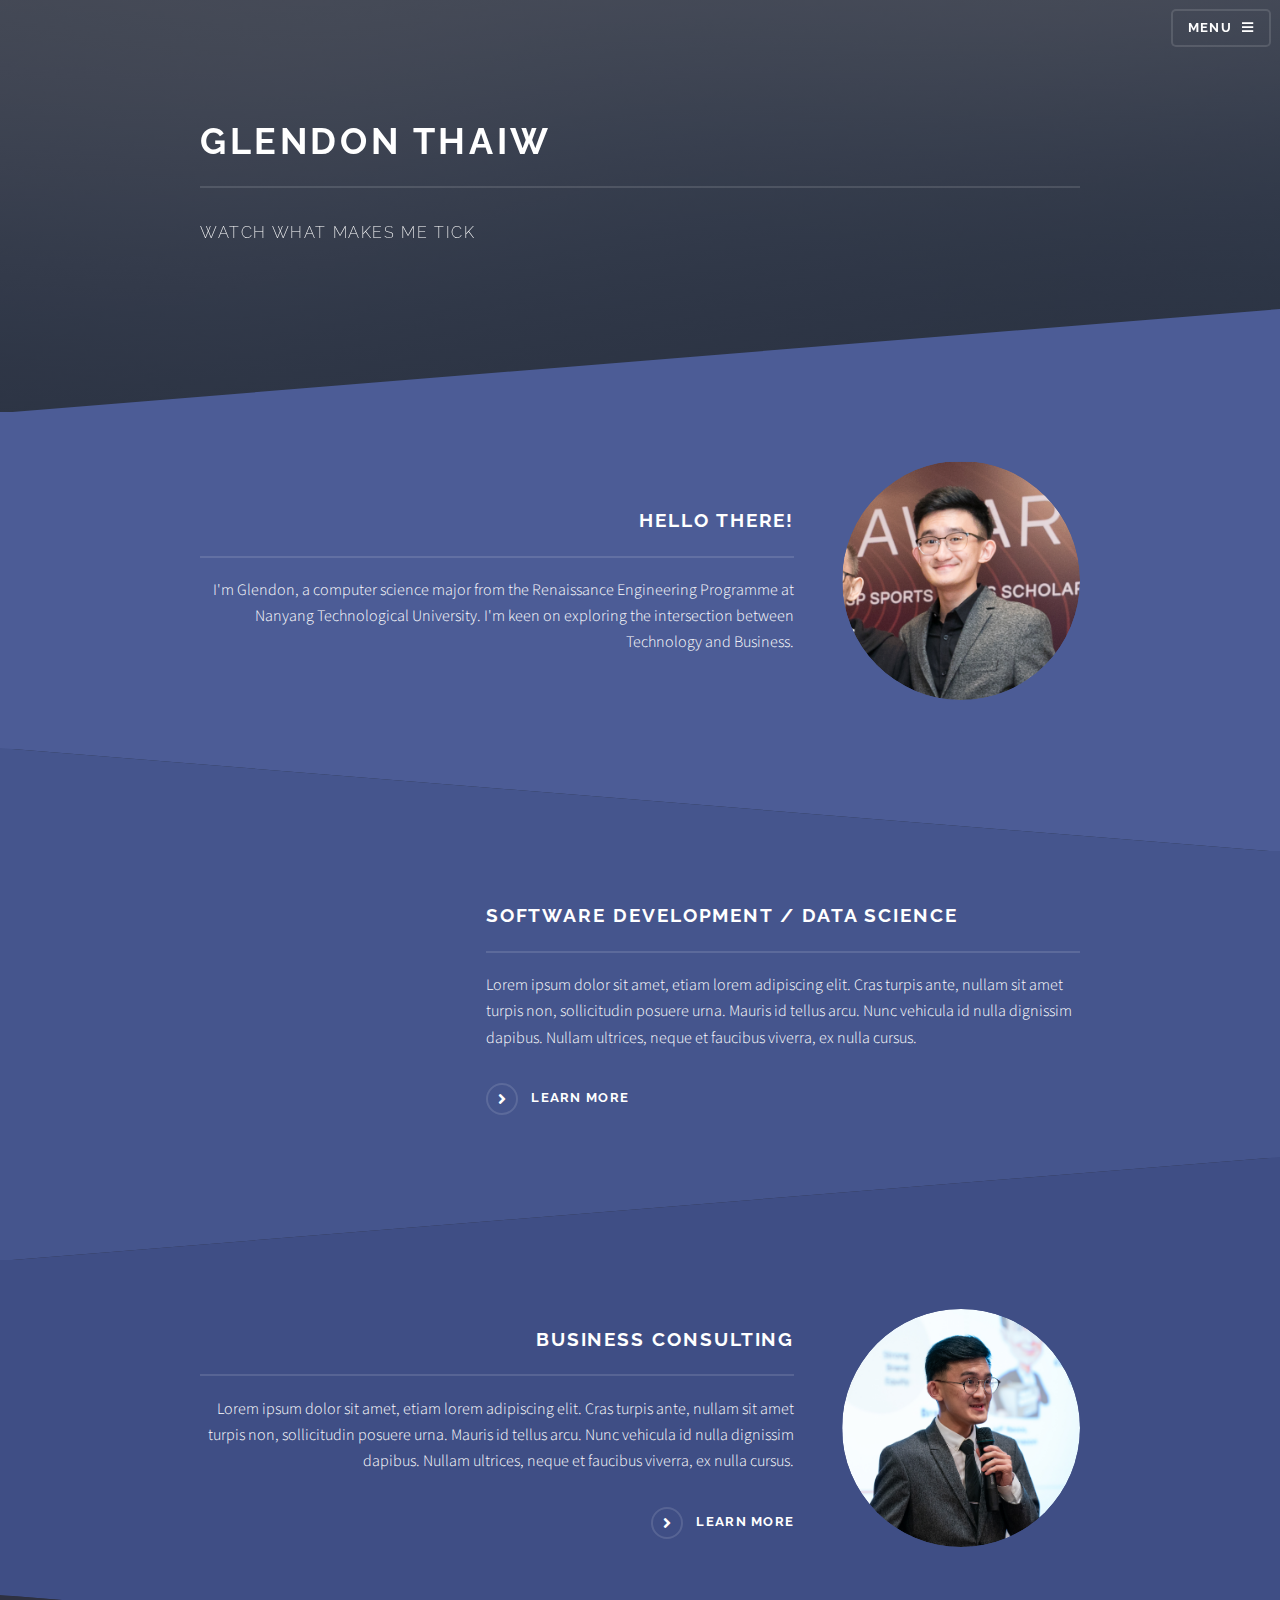
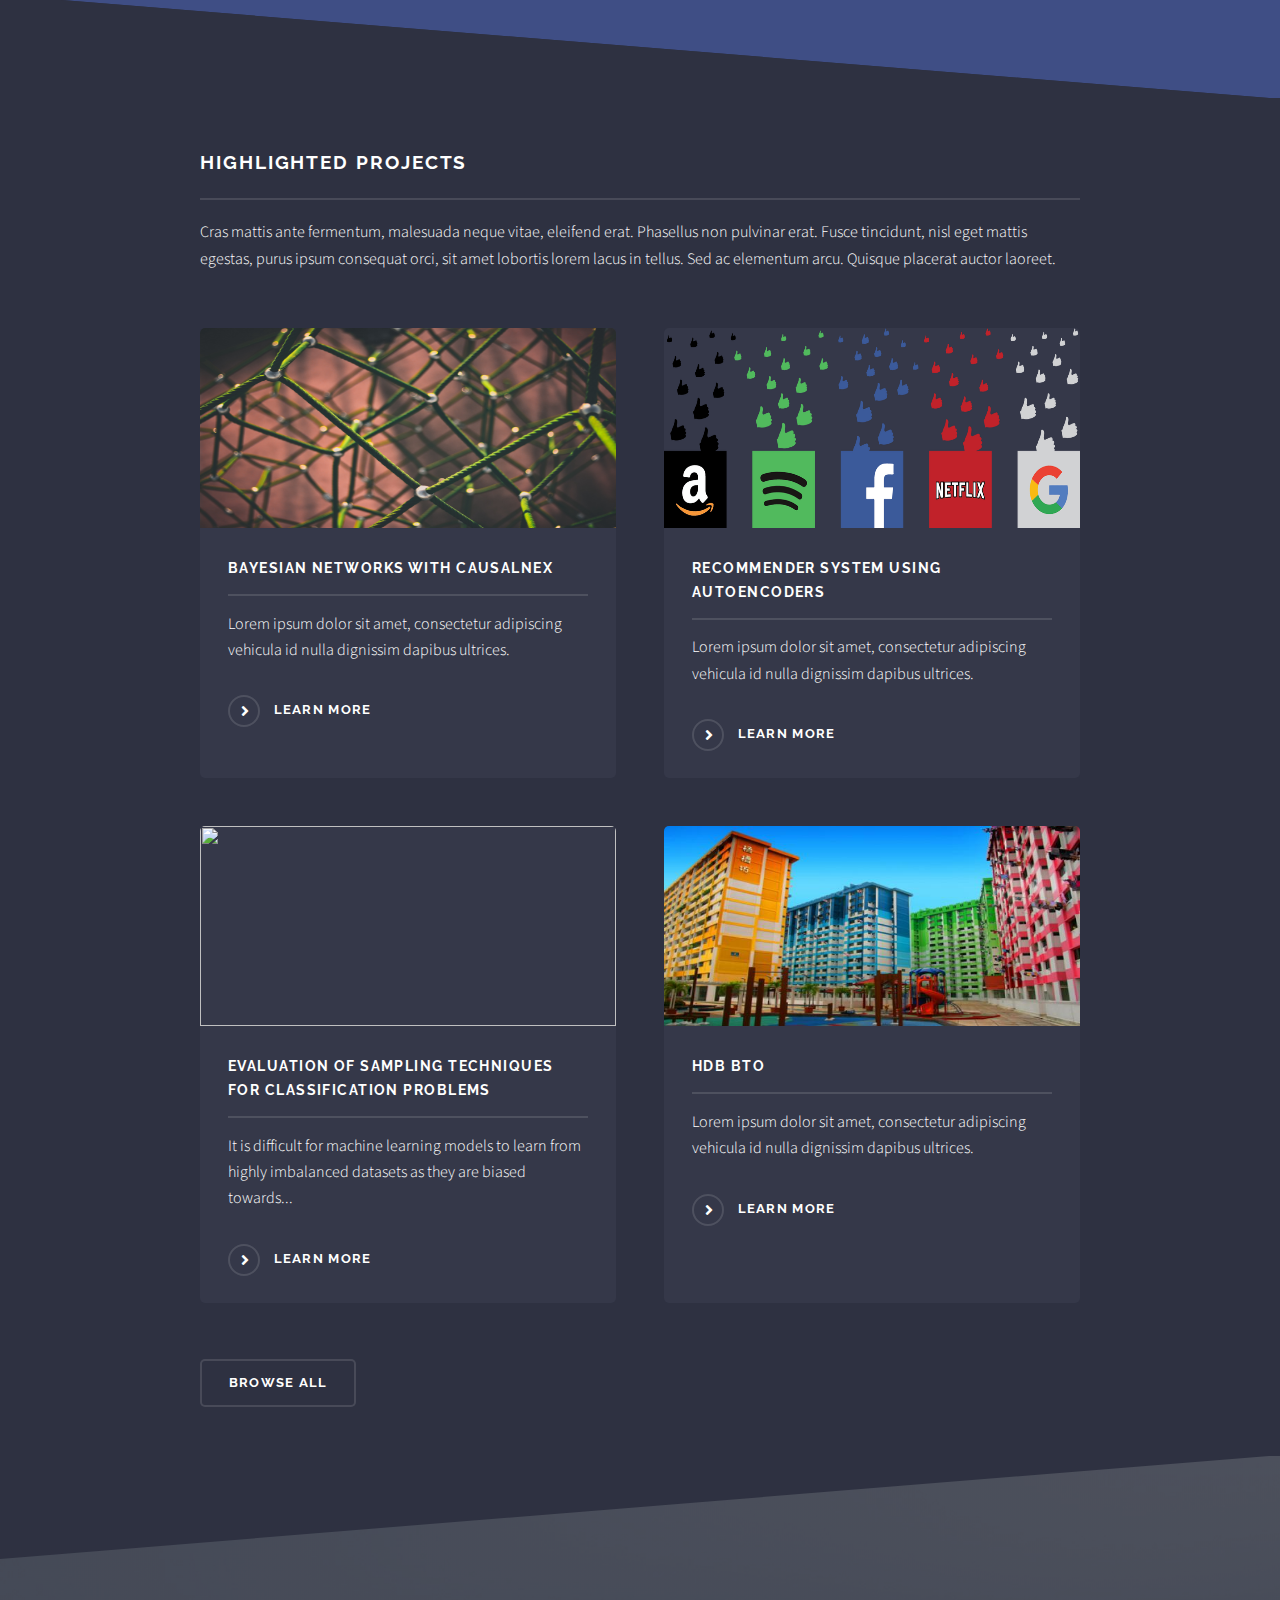
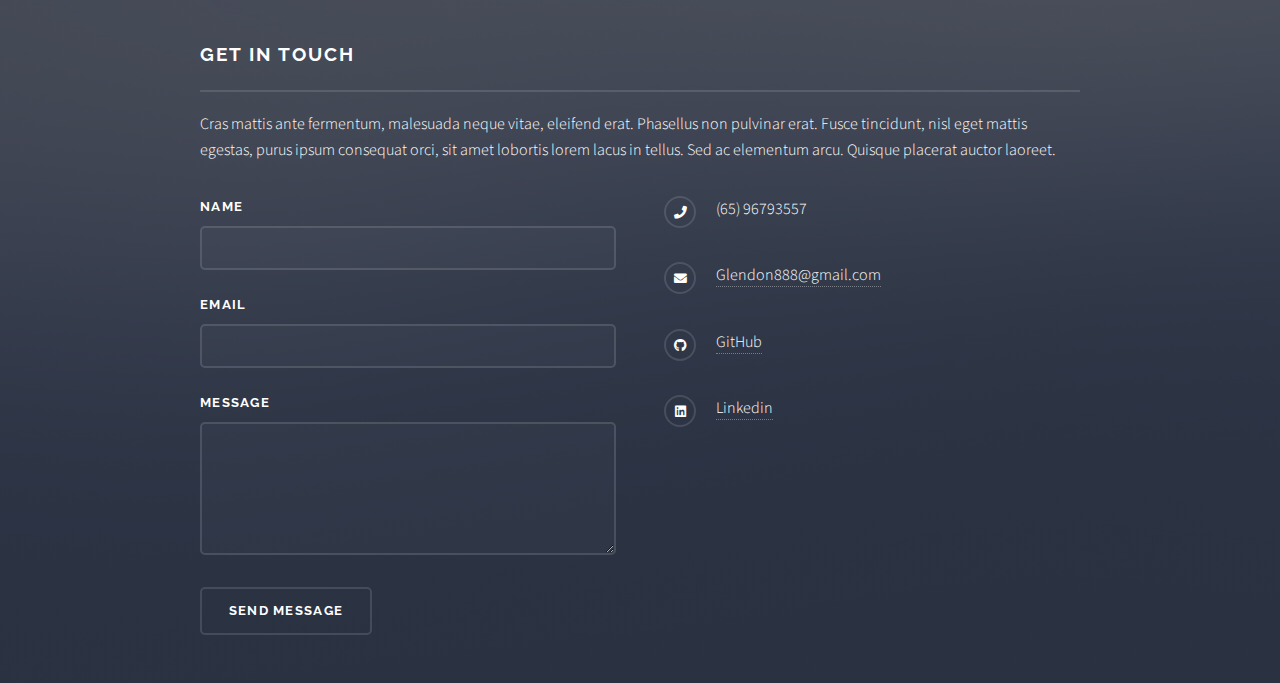
==== index.html @ 0f88f0dc "Add files via upload" ====
<!DOCTYPE HTML>

<html>
	<head>
		<title>Glendon Thaiw</title>
		<meta charset="utf-8" />
		<meta name="viewport" content="width=device-width, initial-scale=1, user-scalable=no" />
		<link rel="stylesheet" href="assets/css/main.css" />
		<noscript><link rel="stylesheet" href="assets/css/noscript.css" /></noscript>
	</head>
	<body class="is-preload">

		<!-- Page Wrapper -->
			<div id="page-wrapper">

				<!-- Header -->
					<header id="header" class="alt">
						<h1><a href="index.html">Glendon Thaiw</a></h1>
						<nav>
							<a href="#menu">Menu</a>
						</nav>
					</header>

				<!-- Menu -->
					<nav id="menu">
						<div class="inner">
							<h2>Menu</h2>
							<ul class="links">
								<li><a href="index.html">Home</a></li>
								<li><a href="programming.html">Computer Science</a></li>
								<li><a href="businesspage.html">Business Consulting</a></li>

		
							</ul>
							<a href="#" class="close">Close</a>
						</div>
					</nav>
				
				<!-- Banner -->
					<section id="banner">
						<div class="inner">
							<!-- <a href="#" class="image"><img src="images/Game_picture.png" alt="" /></a> -->
							<h2>Glendon Thaiw</h2>
							<p> Watch what makes me tick </p>
						</div>
					</section>

				<!-- Wrapper -->
					<section id="wrapper">

						<!-- One -->
							<section id="one" class="wrapper spotlight style1">
								<div class="inner">
									<a href="#" class="image"><img src="images/Game_picture.png" alt="" /></a>
									<div class="content">
										<h2 class="major">Hello there!</h2>
										<p>I'm Glendon, a computer science major from the Renaissance Engineering Programme at Nanyang Technological University. 
											I'm keen on exploring the intersection between Technology and Business. </p>
	
											
									</div>
								</div>
							</section>

						<!-- Two -->
							<section id="two" class="wrapper alt spotlight style2">
								<div class="inner">
									<a href="#" class="image"><img src="images/ComSci.png" alt="" /></a>
									<div class="content">
										<h2 class="major">Software Development / Data Science</h2>
										<p>Lorem ipsum dolor sit amet, etiam lorem adipiscing elit. Cras turpis ante, nullam sit amet turpis non, sollicitudin posuere urna. Mauris id tellus arcu. Nunc vehicula id nulla dignissim dapibus. Nullam ultrices, neque et faucibus viverra, ex nulla cursus.</p>
										<a href="programming.html" class="special">Learn more</a>
									</div>
								</div>
							</section>

						<!-- Three -->
							<section id="three" class="wrapper spotlight style3">
								<div class="inner">
									<a href="#" class="image"><img src="images/CaseComp.png" alt="" /></a>
									<div class="content">
										<h2 class="major">Business Consulting</h2>
										<p>Lorem ipsum dolor sit amet, etiam lorem adipiscing elit. Cras turpis ante, nullam sit amet turpis non, sollicitudin posuere urna. Mauris id tellus arcu. Nunc vehicula id nulla dignissim dapibus. Nullam ultrices, neque et faucibus viverra, ex nulla cursus.</p>
										<a href="businesspage.html" class="special">Learn more</a>
									</div>
								</div>
							</section>

						<!-- Four -->
							<section id="four" class="wrapper alt style1">
								<div class="inner">
									<h2 class="major">Highlighted Projects</h2>
									<p>Cras mattis ante fermentum, malesuada neque vitae, eleifend erat. Phasellus non pulvinar erat. Fusce tincidunt, nisl eget mattis egestas, purus ipsum consequat orci, sit amet lobortis lorem lacus in tellus. Sed ac elementum arcu. Quisque placerat auctor laoreet.</p>
									<section class="features">
										<article>
											<a href="#" class="image"><img src="images/BayesianNetworks_picture.jpeg" height=200 alt="" /></a>
											<h3 class="major">Bayesian Networks with CausalNex</h3>
											<p>Lorem ipsum dolor sit amet, consectetur adipiscing vehicula id nulla dignissim dapibus ultrices.</p>
											<a href="#" class="special">Learn more</a>
										</article>
										<article>
											<a href="#" class="image"><img src="images/recommender_systems.png" height=200 a alt="" /></a>
											<h3 class="major">Recommender System using Autoencoders</h3>
											<p>Lorem ipsum dolor sit amet, consectetur adipiscing vehicula id nulla dignissim dapibus ultrices.</p>
											<a href="#" class="special">Learn more</a>
										</article>
										<article>
											<a href="#" class="image"><img src="images/Creditcard_kaggle.jpg" height=200 alt="" /></a>
											<h3 class="major">Evaluation of Sampling Techniques for Classification Problems</h3>
											<p>It is difficult for machine learning models to learn from highly imbalanced datasets as they are biased towards...</p>
											<a href="https://github.com/glendont/sampling-techniques-on-imbalanced-dataset" class="special">Learn more</a>
											
										</article>
										<article>
											<a href="#" class="image"><img src="images/hdb.png" height=200 alt="" /></a>
											<h3 class="major">HDB BTO</h3>
											<p>Lorem ipsum dolor sit amet, consectetur adipiscing vehicula id nulla dignissim dapibus ultrices.</p>
											<a href="#" class="special">Learn more</a>
										</article>
									</section>
									<ul class="actions">
										<li><a href="generic" class="button">Browse All</a></li>
									</ul>
								</div>
							</section>

					</section>

				<!-- Footer -->
					<section id="footer">
						<div class="inner">
							<h2 class="major">Get in touch</h2>
							<p>Cras mattis ante fermentum, malesuada neque vitae, eleifend erat. Phasellus non pulvinar erat. Fusce tincidunt, nisl eget mattis egestas, purus ipsum consequat orci, sit amet lobortis lorem lacus in tellus. Sed ac elementum arcu. Quisque placerat auctor laoreet.</p>
							<form method="post" action="#">
								<div class="fields">
									<div class="field">
										<label for="name">Name</label>
										<input type="text" name="name" id="name" />
									</div>
									<div class="field">
										<label for="email">Email</label>
										<input type="email" name="email" id="email" />
									</div>
									<div class="field">
										<label for="message">Message</label>
										<textarea name="message" id="message" rows="4"></textarea>
									</div>
								</div>
								<ul class="actions">
									<li><input type="submit" value="Send Message" /></li>
								</ul>
							</form>
							<ul class="contact">
								<li class="icon solid fa-phone">(65) 96793557 </li>
								<li class="icon solid fa-envelope"><a href="#">Glendon888@gmail.com</a></li>
								<li class="icon brands fa-github"><a href="#">GitHub</a></li>
								<li class="icon brands fa-linkedin"><a href="#">Linkedin</a></li>


							</ul>

						</div>
					</section>

			</div>

		<!-- Scripts -->
			<script src="assets/js/jquery.min.js"></script>
			<script src="assets/js/jquery.scrollex.min.js"></script>
			<script src="assets/js/browser.min.js"></script>
			<script src="assets/js/breakpoints.min.js"></script>
			<script src="assets/js/util.js"></script>
			<script src="assets/js/main.js"></script>

	</body>
</html>
---- assets/css/main.css ----
@import url(fontawesome-all.min.css);
@import url("https://fonts.googleapis.com/css?family=Raleway:200,700|Source+Sans+Pro:300,600,300italic,600italic");


html, body, div, span, applet, object,
iframe, h1, h2, h3, h4, h5, h6, p, blockquote,
pre, a, abbr, acronym, address, big, cite,
code, del, dfn, em, img, ins, kbd, q, s, samp,
small, strike, strong, sub, sup, tt, var, b,
u, i, center, dl, dt, dd, ol, ul, li, fieldset,
form, label, legend, table, caption, tbody,
tfoot, thead, tr, th, td, article, aside,
canvas, details, embed, figure, figcaption,
footer, header, hgroup, menu, nav, output, ruby,
section, summary, time, mark, audio, video {
	margin: 0;
	padding: 0;
	border: 0;
	font-size: 100%;
	font: inherit;
	vertical-align: baseline;}

article, aside, details, figcaption, figure,
footer, header, hgroup, menu, nav, section {
	display: block;}

body {
	line-height: 1;
}

ol, ul {
	list-style: none;
}

blockquote, q {
	quotes: none;
}

	blockquote:before, blockquote:after, q:before, q:after {
		content: '';
		content: none;
	}

table {
	border-collapse: collapse;
	border-spacing: 0;
}

body {
	-webkit-text-size-adjust: none;
}

mark {
	background-color: transparent;
	color: inherit;
}

input::-moz-focus-inner {
	border: 0;
	padding: 0;
}

input, select, textarea {
	-moz-appearance: none;
	-webkit-appearance: none;
	-ms-appearance: none;
	appearance: none;
}

/* Basic */

	@-ms-viewport {
		width: device-width;
	}

	body {
		-ms-overflow-style: scrollbar;
	}

	@media screen and (max-width: 480px) {

		html, body {
			min-width: 320px;
		}

	}

	html {
		box-sizing: border-box;
	}

	*, *:before, *:after {
		box-sizing: inherit;
	}

	body {
		background-color: #2e3141;
		background-image: linear-gradient(to top, rgba(46, 49, 65, 0.8), rgba(46, 49, 65, 0.8)), url("../../images/bg.jpg");
		background-size: auto,
 cover;
		background-attachment: fixed,
 fixed;
		background-position: center,
 center;
	}

		body.is-preload *, body.is-preload *:before, body.is-preload *:after {
			-moz-animation: none !important;
			-webkit-animation: none !important;
			-ms-animation: none !important;
			animation: none !important;
			-moz-transition: none !important;
			-webkit-transition: none !important;
			-ms-transition: none !important;
			transition: none !important;
		}

/* Type */

	body, input, select, textarea {
		color: #ffffff;
		font-family: "Source Sans Pro", Helvetica, sans-serif;
		font-size: 16.5pt;
		font-weight: 300;
		line-height: 1.65;
	}

		@media screen and (max-width: 1680px) {

			body, input, select, textarea {
				font-size: 13pt;
			}

		}

		@media screen and (max-width: 1280px) {

			body, input, select, textarea {
				font-size: 12pt;
			}

		}

		@media screen and (max-width: 980px) {

			body, input, select, textarea {
				font-size: 12pt;
			}

		}

		@media screen and (max-width: 736px) {

			body, input, select, textarea {
				font-size: 12pt;
			}

		}

		@media screen and (max-width: 480px) {

			body, input, select, textarea {
				font-size: 12pt;
			}

		}

	a {
		-moz-transition: color 0.2s ease-in-out, border-bottom-color 0.2s ease-in-out;
		-webkit-transition: color 0.2s ease-in-out, border-bottom-color 0.2s ease-in-out;
		-ms-transition: color 0.2s ease-in-out, border-bottom-color 0.2s ease-in-out;
		transition: color 0.2s ease-in-out, border-bottom-color 0.2s ease-in-out;
		border-bottom: dotted 1px rgba(255, 255, 255, 0.35);
		color: #ffffff;
		text-decoration: none;
	}

		a:hover {
			border-bottom-color: transparent;
			color: #ffffff !important;
		}

		a.special:not(.button) {
			text-decoration: none;
			border-bottom: 0;
			display: block;
			font-family: Raleway, Helvetica, sans-serif;
			font-size: 0.8em;
			font-weight: 700;
			letter-spacing: 0.1em;
			margin: 0 0 2em 0;
			text-transform: uppercase;
		}

			a.special:not(.button):before {
				-moz-osx-font-smoothing: grayscale;
				-webkit-font-smoothing: antialiased;
				display: inline-block;
				font-style: normal;
				font-variant: normal;
				text-rendering: auto;
				line-height: 1;
				text-transform: none !important;
				font-family: 'Font Awesome 5 Free';
				font-weight: 900;
			}

			a.special:not(.button):before {
				-moz-transition: background-color 0.2s ease-in-out;
				-webkit-transition: background-color 0.2s ease-in-out;
				-ms-transition: background-color 0.2s ease-in-out;
				transition: background-color 0.2s ease-in-out;
				border-radius: 100%;
				border: solid 2px rgba(255, 255, 255, 0.125);
				content: '\f105';
				display: inline-block;
				font-size: 1.25em;
				height: 2em;
				line-height: 1.75em;
				margin-right: 0.85em;
				text-align: center;
				text-indent: 0.15em;
				vertical-align: middle;
				width: 2em;
			}

			a.special:not(.button):hover:before {
				background-color: rgba(255, 255, 255, 0.025);
			}

			a.special:not(.button):active:before {
				background-color: rgba(255, 255, 255, 0.075);
			}

	strong, b {
		color: #ffffff;
		font-weight: 600;
	}

	em, i {
		font-style: italic;
	}

	p {
		margin: 0 0 2em 0;
	}

	h1, h2, h3, h4, h5, h6 {
		color: #ffffff;
		font-family: Raleway, Helvetica, sans-serif;
		font-weight: 700;
		letter-spacing: 0.1em;
		margin: 0 0 1em 0;
		text-transform: uppercase;
	}

		h1 a, h2 a, h3 a, h4 a, h5 a, h6 a {
			color: inherit;
			text-decoration: none;
			border-bottom: 0;
		}

		h1 span, h2 span, h3 span, h4 span, h5 span, h6 span {
			font-weight: 200;
		}

		h1.major, h2.major, h3.major, h4.major, h5.major, h6.major {
			padding-bottom: 1em;
			border-bottom: solid 2px rgba(255, 255, 255, 0.125);
		}

	h2 {
		font-size: 1.2em;
	}

	h3 {
		font-size: 0.9em;
	}

	h4 {
		font-size: 0.7em;
	}

	h5 {
		font-size: 0.7em;
	}

	h6 {
		font-size: 0.7em;
	}

	@media screen and (max-width: 736px) {

		h2 {
			font-size: 1em;
		}

		h3 {
			font-size: 0.8em;
		}

	}

	sub {
		font-size: 0.8em;
		position: relative;
		top: 0.5em;
	}

	sup {
		font-size: 0.8em;
		position: relative;
		top: -0.5em;
	}

	blockquote {
		border-left: solid 4px rgba(255, 255, 255, 0.125);
		font-style: italic;
		margin: 0 0 2em 0;
		padding: 0.5em 0 0.5em 2em;
	}

	code {
		background: rgba(255, 255, 255, 0.025);
		border-radius: 5px;
		border: solid 2px rgba(255, 255, 255, 0.125);
		font-family: "Courier New", monospace;
		font-size: 0.9em;
		margin: 0 0.25em;
		padding: 0.25em 0.65em;
	}

	pre {
		-webkit-overflow-scrolling: touch;
		font-family: "Courier New", monospace;
		font-size: 0.9em;
		margin: 0 0 2em 0;
	}

		pre code {
			display: block;
			line-height: 1.75em;
			padding: 1em 1.5em;
			overflow-x: auto;
		}

	hr {
		border: 0;
		border-bottom: solid 2px rgba(255, 255, 255, 0.125);
		margin: 2.5em 0;
	}

		hr.major {
			margin: 4em 0;
		}

	.align-left {
		text-align: left;
	}

	.align-center {
		text-align: center;
	}

	.align-right {
		text-align: right;
	}

/* Row */

	.row {
		display: flex;
		flex-wrap: wrap;
		box-sizing: border-box;
		align-items: stretch;
	}

		.row > * {
			box-sizing: border-box;
		}

		.row.gtr-uniform > * > :last-child {
			margin-bottom: 0;
		}

		.row.aln-left {
			justify-content: flex-start;
		}

		.row.aln-center {
			justify-content: center;
		}

		.row.aln-right {
			justify-content: flex-end;
		}

		.row.aln-top {
			align-items: flex-start;
		}

		.row.aln-middle {
			align-items: center;
		}

		.row.aln-bottom {
			align-items: flex-end;
		}

		.row > .imp {
			order: -1;
		}

		.row > .col-1 {
			width: 8.33333%;
		}

		.row > .off-1 {
			margin-left: 8.33333%;
		}

		.row > .col-2 {
			width: 16.66667%;
		}

		.row > .off-2 {
			margin-left: 16.66667%;
		}

		.row > .col-3 {
			width: 25%;
		}

		.row > .off-3 {
			margin-left: 25%;
		}

		.row > .col-4 {
			width: 33.33333%;
		}

		.row > .off-4 {
			margin-left: 33.33333%;
		}

		.row > .col-5 {
			width: 41.66667%;
		}

		.row > .off-5 {
			margin-left: 41.66667%;
		}

		.row > .col-6 {
			width: 50%;
		}

		.row > .off-6 {
			margin-left: 50%;
		}

		.row > .col-7 {
			width: 58.33333%;
		}

		.row > .off-7 {
			margin-left: 58.33333%;
		}

		.row > .col-8 {
			width: 66.66667%;
		}

		.row > .off-8 {
			margin-left: 66.66667%;
		}

		.row > .col-9 {
			width: 75%;
		}

		.row > .off-9 {
			margin-left: 75%;
		}

		.row > .col-10 {
			width: 83.33333%;
		}

		.row > .off-10 {
			margin-left: 83.33333%;
		}

		.row > .col-11 {
			width: 91.66667%;
		}

		.row > .off-11 {
			margin-left: 91.66667%;
		}

		.row > .col-12 {
			width: 100%;
		}

		.row > .off-12 {
			margin-left: 100%;
		}

		.row.gtr-0 {
			margin-top: 0;
			margin-left: 0em;
		}

			.row.gtr-0 > * {
				padding: 0 0 0 0em;
			}

			.row.gtr-0.gtr-uniform {
				margin-top: 0em;
			}

				.row.gtr-0.gtr-uniform > * {
					padding-top: 0em;
				}

		.row.gtr-25 {
			margin-top: 0;
			margin-left: -0.4375em;
		}

			.row.gtr-25 > * {
				padding: 0 0 0 0.4375em;
			}

			.row.gtr-25.gtr-uniform {
				margin-top: -0.4375em;
			}

				.row.gtr-25.gtr-uniform > * {
					padding-top: 0.4375em;
				}

		.row.gtr-50 {
			margin-top: 0;
			margin-left: -0.875em;
		}

			.row.gtr-50 > * {
				padding: 0 0 0 0.875em;
			}

			.row.gtr-50.gtr-uniform {
				margin-top: -0.875em;
			}

				.row.gtr-50.gtr-uniform > * {
					padding-top: 0.875em;
				}

		.row {
			margin-top: 0;
			margin-left: -1.75em;
		}

			.row > * {
				padding: 0 0 0 1.75em;
			}

			.row.gtr-uniform {
				margin-top: -1.75em;
			}

				.row.gtr-uniform > * {
					padding-top: 1.75em;
				}

		.row.gtr-150 {
			margin-top: 0;
			margin-left: -2.625em;
		}

			.row.gtr-150 > * {
				padding: 0 0 0 2.625em;
			}

			.row.gtr-150.gtr-uniform {
				margin-top: -2.625em;
			}

				.row.gtr-150.gtr-uniform > * {
					padding-top: 2.625em;
				}

		.row.gtr-200 {
			margin-top: 0;
			margin-left: -3.5em;
		}

			.row.gtr-200 > * {
				padding: 0 0 0 3.5em;
			}

			.row.gtr-200.gtr-uniform {
				margin-top: -3.5em;
			}

				.row.gtr-200.gtr-uniform > * {
					padding-top: 3.5em;
				}

		@media screen and (max-width: 1680px) {

			.row {
				display: flex;
				flex-wrap: wrap;
				box-sizing: border-box;
				align-items: stretch;
			}

				.row > * {
					box-sizing: border-box;
				}

				.row.gtr-uniform > * > :last-child {
					margin-bottom: 0;
				}

				.row.aln-left {
					justify-content: flex-start;
				}

				.row.aln-center {
					justify-content: center;
				}

				.row.aln-right {
					justify-content: flex-end;
				}

				.row.aln-top {
					align-items: flex-start;
				}

				.row.aln-middle {
					align-items: center;
				}

				.row.aln-bottom {
					align-items: flex-end;
				}

				.row > .imp-xlarge {
					order: -1;
				}

				.row > .col-1-xlarge {
					width: 8.33333%;
				}

				.row > .off-1-xlarge {
					margin-left: 8.33333%;
				}

				.row > .col-2-xlarge {
					width: 16.66667%;
				}

				.row > .off-2-xlarge {
					margin-left: 16.66667%;
				}

				.row > .col-3-xlarge {
					width: 25%;
				}

				.row > .off-3-xlarge {
					margin-left: 25%;
				}

				.row > .col-4-xlarge {
					width: 33.33333%;
				}

				.row > .off-4-xlarge {
					margin-left: 33.33333%;
				}

				.row > .col-5-xlarge {
					width: 41.66667%;
				}

				.row > .off-5-xlarge {
					margin-left: 41.66667%;
				}

				.row > .col-6-xlarge {
					width: 50%;
				}

				.row > .off-6-xlarge {
					margin-left: 50%;
				}

				.row > .col-7-xlarge {
					width: 58.33333%;
				}

				.row > .off-7-xlarge {
					margin-left: 58.33333%;
				}

				.row > .col-8-xlarge {
					width: 66.66667%;
				}

				.row > .off-8-xlarge {
					margin-left: 66.66667%;
				}

				.row > .col-9-xlarge {
					width: 75%;
				}

				.row > .off-9-xlarge {
					margin-left: 75%;
				}

				.row > .col-10-xlarge {
					width: 83.33333%;
				}

				.row > .off-10-xlarge {
					margin-left: 83.33333%;
				}

				.row > .col-11-xlarge {
					width: 91.66667%;
				}

				.row > .off-11-xlarge {
					margin-left: 91.66667%;
				}

				.row > .col-12-xlarge {
					width: 100%;
				}

				.row > .off-12-xlarge {
					margin-left: 100%;
				}

				.row.gtr-0 {
					margin-top: 0;
					margin-left: 0em;
				}

					.row.gtr-0 > * {
						padding: 0 0 0 0em;
					}

					.row.gtr-0.gtr-uniform {
						margin-top: 0em;
					}

						.row.gtr-0.gtr-uniform > * {
							padding-top: 0em;
						}

				.row.gtr-25 {
					margin-top: 0;
					margin-left: -0.4375em;
				}

					.row.gtr-25 > * {
						padding: 0 0 0 0.4375em;
					}

					.row.gtr-25.gtr-uniform {
						margin-top: -0.4375em;
					}

						.row.gtr-25.gtr-uniform > * {
							padding-top: 0.4375em;
						}

				.row.gtr-50 {
					margin-top: 0;
					margin-left: -0.875em;
				}

					.row.gtr-50 > * {
						padding: 0 0 0 0.875em;
					}

					.row.gtr-50.gtr-uniform {
						margin-top: -0.875em;
					}

						.row.gtr-50.gtr-uniform > * {
							padding-top: 0.875em;
						}

				.row {
					margin-top: 0;
					margin-left: -1.75em;
				}

					.row > * {
						padding: 0 0 0 1.75em;
					}

					.row.gtr-uniform {
						margin-top: -1.75em;
					}

						.row.gtr-uniform > * {
							padding-top: 1.75em;
						}

				.row.gtr-150 {
					margin-top: 0;
					margin-left: -2.625em;
				}

					.row.gtr-150 > * {
						padding: 0 0 0 2.625em;
					}

					.row.gtr-150.gtr-uniform {
						margin-top: -2.625em;
					}

						.row.gtr-150.gtr-uniform > * {
							padding-top: 2.625em;
						}

				.row.gtr-200 {
					margin-top: 0;
					margin-left: -3.5em;
				}

					.row.gtr-200 > * {
						padding: 0 0 0 3.5em;
					}

					.row.gtr-200.gtr-uniform {
						margin-top: -3.5em;
					}

						.row.gtr-200.gtr-uniform > * {
							padding-top: 3.5em;
						}

		}

		@media screen and (max-width: 1280px) {

			.row {
				display: flex;
				flex-wrap: wrap;
				box-sizing: border-box;
				align-items: stretch;
			}

				.row > * {
					box-sizing: border-box;
				}

				.row.gtr-uniform > * > :last-child {
					margin-bottom: 0;
				}

				.row.aln-left {
					justify-content: flex-start;
				}

				.row.aln-center {
					justify-content: center;
				}

				.row.aln-right {
					justify-content: flex-end;
				}

				.row.aln-top {
					align-items: flex-start;
				}

				.row.aln-middle {
					align-items: center;
				}

				.row.aln-bottom {
					align-items: flex-end;
				}

				.row > .imp-large {
					order: -1;
				}

				.row > .col-1-large {
					width: 8.33333%;
				}

				.row > .off-1-large {
					margin-left: 8.33333%;
				}

				.row > .col-2-large {
					width: 16.66667%;
				}

				.row > .off-2-large {
					margin-left: 16.66667%;
				}

				.row > .col-3-large {
					width: 25%;
				}

				.row > .off-3-large {
					margin-left: 25%;
				}

				.row > .col-4-large {
					width: 33.33333%;
				}

				.row > .off-4-large {
					margin-left: 33.33333%;
				}

				.row > .col-5-large {
					width: 41.66667%;
				}

				.row > .off-5-large {
					margin-left: 41.66667%;
				}

				.row > .col-6-large {
					width: 50%;
				}

				.row > .off-6-large {
					margin-left: 50%;
				}

				.row > .col-7-large {
					width: 58.33333%;
				}

				.row > .off-7-large {
					margin-left: 58.33333%;
				}

				.row > .col-8-large {
					width: 66.66667%;
				}

				.row > .off-8-large {
					margin-left: 66.66667%;
				}

				.row > .col-9-large {
					width: 75%;
				}

				.row > .off-9-large {
					margin-left: 75%;
				}

				.row > .col-10-large {
					width: 83.33333%;
				}

				.row > .off-10-large {
					margin-left: 83.33333%;
				}

				.row > .col-11-large {
					width: 91.66667%;
				}

				.row > .off-11-large {
					margin-left: 91.66667%;
				}

				.row > .col-12-large {
					width: 100%;
				}

				.row > .off-12-large {
					margin-left: 100%;
				}

				.row.gtr-0 {
					margin-top: 0;
					margin-left: 0em;
				}

					.row.gtr-0 > * {
						padding: 0 0 0 0em;
					}

					.row.gtr-0.gtr-uniform {
						margin-top: 0em;
					}

						.row.gtr-0.gtr-uniform > * {
							padding-top: 0em;
						}

				.row.gtr-25 {
					margin-top: 0;
					margin-left: -0.4375em;
				}

					.row.gtr-25 > * {
						padding: 0 0 0 0.4375em;
					}

					.row.gtr-25.gtr-uniform {
						margin-top: -0.4375em;
					}

						.row.gtr-25.gtr-uniform > * {
							padding-top: 0.4375em;
						}

				.row.gtr-50 {
					margin-top: 0;
					margin-left: -0.875em;
				}

					.row.gtr-50 > * {
						padding: 0 0 0 0.875em;
					}

					.row.gtr-50.gtr-uniform {
						margin-top: -0.875em;
					}

						.row.gtr-50.gtr-uniform > * {
							padding-top: 0.875em;
						}

				.row {
					margin-top: 0;
					margin-left: -1.75em;
				}

					.row > * {
						padding: 0 0 0 1.75em;
					}

					.row.gtr-uniform {
						margin-top: -1.75em;
					}

						.row.gtr-uniform > * {
							padding-top: 1.75em;
						}

				.row.gtr-150 {
					margin-top: 0;
					margin-left: -2.625em;
				}

					.row.gtr-150 > * {
						padding: 0 0 0 2.625em;
					}

					.row.gtr-150.gtr-uniform {
						margin-top: -2.625em;
					}

						.row.gtr-150.gtr-uniform > * {
							padding-top: 2.625em;
						}

				.row.gtr-200 {
					margin-top: 0;
					margin-left: -3.5em;
				}

					.row.gtr-200 > * {
						padding: 0 0 0 3.5em;
					}

					.row.gtr-200.gtr-uniform {
						margin-top: -3.5em;
					}

						.row.gtr-200.gtr-uniform > * {
							padding-top: 3.5em;
						}

		}

		@media screen and (max-width: 980px) {

			.row {
				display: flex;
				flex-wrap: wrap;
				box-sizing: border-box;
				align-items: stretch;
			}

				.row > * {
					box-sizing: border-box;
				}

				.row.gtr-uniform > * > :last-child {
					margin-bottom: 0;
				}

				.row.aln-left {
					justify-content: flex-start;
				}

				.row.aln-center {
					justify-content: center;
				}

				.row.aln-right {
					justify-content: flex-end;
				}

				.row.aln-top {
					align-items: flex-start;
				}

				.row.aln-middle {
					align-items: center;
				}

				.row.aln-bottom {
					align-items: flex-end;
				}

				.row > .imp-medium {
					order: -1;
				}

				.row > .col-1-medium {
					width: 8.33333%;
				}

				.row > .off-1-medium {
					margin-left: 8.33333%;
				}

				.row > .col-2-medium {
					width: 16.66667%;
				}

				.row > .off-2-medium {
					margin-left: 16.66667%;
				}

				.row > .col-3-medium {
					width: 25%;
				}

				.row > .off-3-medium {
					margin-left: 25%;
				}

				.row > .col-4-medium {
					width: 33.33333%;
				}

				.row > .off-4-medium {
					margin-left: 33.33333%;
				}

				.row > .col-5-medium {
					width: 41.66667%;
				}

				.row > .off-5-medium {
					margin-left: 41.66667%;
				}

				.row > .col-6-medium {
					width: 50%;
				}

				.row > .off-6-medium {
					margin-left: 50%;
				}

				.row > .col-7-medium {
					width: 58.33333%;
				}

				.row > .off-7-medium {
					margin-left: 58.33333%;
				}

				.row > .col-8-medium {
					width: 66.66667%;
				}

				.row > .off-8-medium {
					margin-left: 66.66667%;
				}

				.row > .col-9-medium {
					width: 75%;
				}

				.row > .off-9-medium {
					margin-left: 75%;
				}

				.row > .col-10-medium {
					width: 83.33333%;
				}

				.row > .off-10-medium {
					margin-left: 83.33333%;
				}

				.row > .col-11-medium {
					width: 91.66667%;
				}

				.row > .off-11-medium {
					margin-left: 91.66667%;
				}

				.row > .col-12-medium {
					width: 100%;
				}

				.row > .off-12-medium {
					margin-left: 100%;
				}

				.row.gtr-0 {
					margin-top: 0;
					margin-left: 0em;
				}

					.row.gtr-0 > * {
						padding: 0 0 0 0em;
					}

					.row.gtr-0.gtr-uniform {
						margin-top: 0em;
					}

						.row.gtr-0.gtr-uniform > * {
							padding-top: 0em;
						}

				.row.gtr-25 {
					margin-top: 0;
					margin-left: -0.4375em;
				}

					.row.gtr-25 > * {
						padding: 0 0 0 0.4375em;
					}

					.row.gtr-25.gtr-uniform {
						margin-top: -0.4375em;
					}

						.row.gtr-25.gtr-uniform > * {
							padding-top: 0.4375em;
						}

				.row.gtr-50 {
					margin-top: 0;
					margin-left: -0.875em;
				}

					.row.gtr-50 > * {
						padding: 0 0 0 0.875em;
					}

					.row.gtr-50.gtr-uniform {
						margin-top: -0.875em;
					}

						.row.gtr-50.gtr-uniform > * {
							padding-top: 0.875em;
						}

				.row {
					margin-top: 0;
					margin-left: -1.75em;
				}

					.row > * {
						padding: 0 0 0 1.75em;
					}

					.row.gtr-uniform {
						margin-top: -1.75em;
					}

						.row.gtr-uniform > * {
							padding-top: 1.75em;
						}

				.row.gtr-150 {
					margin-top: 0;
					margin-left: -2.625em;
				}

					.row.gtr-150 > * {
						padding: 0 0 0 2.625em;
					}

					.row.gtr-150.gtr-uniform {
						margin-top: -2.625em;
					}

						.row.gtr-150.gtr-uniform > * {
							padding-top: 2.625em;
						}

				.row.gtr-200 {
					margin-top: 0;
					margin-left: -3.5em;
				}

					.row.gtr-200 > * {
						padding: 0 0 0 3.5em;
					}

					.row.gtr-200.gtr-uniform {
						margin-top: -3.5em;
					}

						.row.gtr-200.gtr-uniform > * {
							padding-top: 3.5em;
						}

		}

		@media screen and (max-width: 736px) {

			.row {
				display: flex;
				flex-wrap: wrap;
				box-sizing: border-box;
				align-items: stretch;
			}

				.row > * {
					box-sizing: border-box;
				}

				.row.gtr-uniform > * > :last-child {
					margin-bottom: 0;
				}

				.row.aln-left {
					justify-content: flex-start;
				}

				.row.aln-center {
					justify-content: center;
				}

				.row.aln-right {
					justify-content: flex-end;
				}

				.row.aln-top {
					align-items: flex-start;
				}

				.row.aln-middle {
					align-items: center;
				}

				.row.aln-bottom {
					align-items: flex-end;
				}

				.row > .imp-small {
					order: -1;
				}

				.row > .col-1-small {
					width: 8.33333%;
				}

				.row > .off-1-small {
					margin-left: 8.33333%;
				}

				.row > .col-2-small {
					width: 16.66667%;
				}

				.row > .off-2-small {
					margin-left: 16.66667%;
				}

				.row > .col-3-small {
					width: 25%;
				}

				.row > .off-3-small {
					margin-left: 25%;
				}

				.row > .col-4-small {
					width: 33.33333%;
				}

				.row > .off-4-small {
					margin-left: 33.33333%;
				}

				.row > .col-5-small {
					width: 41.66667%;
				}

				.row > .off-5-small {
					margin-left: 41.66667%;
				}

				.row > .col-6-small {
					width: 50%;
				}

				.row > .off-6-small {
					margin-left: 50%;
				}

				.row > .col-7-small {
					width: 58.33333%;
				}

				.row > .off-7-small {
					margin-left: 58.33333%;
				}

				.row > .col-8-small {
					width: 66.66667%;
				}

				.row > .off-8-small {
					margin-left: 66.66667%;
				}

				.row > .col-9-small {
					width: 75%;
				}

				.row > .off-9-small {
					margin-left: 75%;
				}

				.row > .col-10-small {
					width: 83.33333%;
				}

				.row > .off-10-small {
					margin-left: 83.33333%;
				}

				.row > .col-11-small {
					width: 91.66667%;
				}

				.row > .off-11-small {
					margin-left: 91.66667%;
				}

				.row > .col-12-small {
					width: 100%;
				}

				.row > .off-12-small {
					margin-left: 100%;
				}

				.row.gtr-0 {
					margin-top: 0;
					margin-left: 0em;
				}

					.row.gtr-0 > * {
						padding: 0 0 0 0em;
					}

					.row.gtr-0.gtr-uniform {
						margin-top: 0em;
					}

						.row.gtr-0.gtr-uniform > * {
							padding-top: 0em;
						}

				.row.gtr-25 {
					margin-top: 0;
					margin-left: -0.3125em;
				}

					.row.gtr-25 > * {
						padding: 0 0 0 0.3125em;
					}

					.row.gtr-25.gtr-uniform {
						margin-top: -0.3125em;
					}

						.row.gtr-25.gtr-uniform > * {
							padding-top: 0.3125em;
						}

				.row.gtr-50 {
					margin-top: 0;
					margin-left: -0.625em;
				}

					.row.gtr-50 > * {
						padding: 0 0 0 0.625em;
					}

					.row.gtr-50.gtr-uniform {
						margin-top: -0.625em;
					}

						.row.gtr-50.gtr-uniform > * {
							padding-top: 0.625em;
						}

				.row {
					margin-top: 0;
					margin-left: -1.25em;
				}

					.row > * {
						padding: 0 0 0 1.25em;
					}

					.row.gtr-uniform {
						margin-top: -1.25em;
					}

						.row.gtr-uniform > * {
							padding-top: 1.25em;
						}

				.row.gtr-150 {
					margin-top: 0;
					margin-left: -1.875em;
				}

					.row.gtr-150 > * {
						padding: 0 0 0 1.875em;
					}

					.row.gtr-150.gtr-uniform {
						margin-top: -1.875em;
					}

						.row.gtr-150.gtr-uniform > * {
							padding-top: 1.875em;
						}

				.row.gtr-200 {
					margin-top: 0;
					margin-left: -2.5em;
				}

					.row.gtr-200 > * {
						padding: 0 0 0 2.5em;
					}

					.row.gtr-200.gtr-uniform {
						margin-top: -2.5em;
					}

						.row.gtr-200.gtr-uniform > * {
							padding-top: 2.5em;
						}

		}

		@media screen and (max-width: 480px) {

			.row {
				display: flex;
				flex-wrap: wrap;
				box-sizing: border-box;
				align-items: stretch;
			}

				.row > * {
					box-sizing: border-box;
				}

				.row.gtr-uniform > * > :last-child {
					margin-bottom: 0;
				}

				.row.aln-left {
					justify-content: flex-start;
				}

				.row.aln-center {
					justify-content: center;
				}

				.row.aln-right {
					justify-content: flex-end;
				}

				.row.aln-top {
					align-items: flex-start;
				}

				.row.aln-middle {
					align-items: center;
				}

				.row.aln-bottom {
					align-items: flex-end;
				}

				.row > .imp-xsmall {
					order: -1;
				}

				.row > .col-1-xsmall {
					width: 8.33333%;
				}

				.row > .off-1-xsmall {
					margin-left: 8.33333%;
				}

				.row > .col-2-xsmall {
					width: 16.66667%;
				}

				.row > .off-2-xsmall {
					margin-left: 16.66667%;
				}

				.row > .col-3-xsmall {
					width: 25%;
				}

				.row > .off-3-xsmall {
					margin-left: 25%;
				}

				.row > .col-4-xsmall {
					width: 33.33333%;
				}

				.row > .off-4-xsmall {
					margin-left: 33.33333%;
				}

				.row > .col-5-xsmall {
					width: 41.66667%;
				}

				.row > .off-5-xsmall {
					margin-left: 41.66667%;
				}

				.row > .col-6-xsmall {
					width: 50%;
				}

				.row > .off-6-xsmall {
					margin-left: 50%;
				}

				.row > .col-7-xsmall {
					width: 58.33333%;
				}

				.row > .off-7-xsmall {
					margin-left: 58.33333%;
				}

				.row > .col-8-xsmall {
					width: 66.66667%;
				}

				.row > .off-8-xsmall {
					margin-left: 66.66667%;
				}

				.row > .col-9-xsmall {
					width: 75%;
				}

				.row > .off-9-xsmall {
					margin-left: 75%;
				}

				.row > .col-10-xsmall {
					width: 83.33333%;
				}

				.row > .off-10-xsmall {
					margin-left: 83.33333%;
				}

				.row > .col-11-xsmall {
					width: 91.66667%;
				}

				.row > .off-11-xsmall {
					margin-left: 91.66667%;
				}

				.row > .col-12-xsmall {
					width: 100%;
				}

				.row > .off-12-xsmall {
					margin-left: 100%;
				}

				.row.gtr-0 {
					margin-top: 0;
					margin-left: 0em;
				}

					.row.gtr-0 > * {
						padding: 0 0 0 0em;
					}

					.row.gtr-0.gtr-uniform {
						margin-top: 0em;
					}

						.row.gtr-0.gtr-uniform > * {
							padding-top: 0em;
						}

				.row.gtr-25 {
					margin-top: 0;
					margin-left: -0.3125em;
				}

					.row.gtr-25 > * {
						padding: 0 0 0 0.3125em;
					}

					.row.gtr-25.gtr-uniform {
						margin-top: -0.3125em;
					}

						.row.gtr-25.gtr-uniform > * {
							padding-top: 0.3125em;
						}

				.row.gtr-50 {
					margin-top: 0;
					margin-left: -0.625em;
				}

					.row.gtr-50 > * {
						padding: 0 0 0 0.625em;
					}

					.row.gtr-50.gtr-uniform {
						margin-top: -0.625em;
					}

						.row.gtr-50.gtr-uniform > * {
							padding-top: 0.625em;
						}

				.row {
					margin-top: 0;
					margin-left: -1.25em;
				}

					.row > * {
						padding: 0 0 0 1.25em;
					}

					.row.gtr-uniform {
						margin-top: -1.25em;
					}

						.row.gtr-uniform > * {
							padding-top: 1.25em;
						}

				.row.gtr-150 {
					margin-top: 0;
					margin-left: -1.875em;
				}

					.row.gtr-150 > * {
						padding: 0 0 0 1.875em;
					}

					.row.gtr-150.gtr-uniform {
						margin-top: -1.875em;
					}

						.row.gtr-150.gtr-uniform > * {
							padding-top: 1.875em;
						}

				.row.gtr-200 {
					margin-top: 0;
					margin-left: -2.5em;
				}

					.row.gtr-200 > * {
						padding: 0 0 0 2.5em;
					}

					.row.gtr-200.gtr-uniform {
						margin-top: -2.5em;
					}

						.row.gtr-200.gtr-uniform > * {
							padding-top: 2.5em;
						}

		}

		@media screen and (max-width: 360px) {

			.row {
				display: flex;
				flex-wrap: wrap;
				box-sizing: border-box;
				align-items: stretch;
			}

				.row > * {
					box-sizing: border-box;
				}

				.row.gtr-uniform > * > :last-child {
					margin-bottom: 0;
				}

				.row.aln-left {
					justify-content: flex-start;
				}

				.row.aln-center {
					justify-content: center;
				}

				.row.aln-right {
					justify-content: flex-end;
				}

				.row.aln-top {
					align-items: flex-start;
				}

				.row.aln-middle {
					align-items: center;
				}

				.row.aln-bottom {
					align-items: flex-end;
				}

				.row > .imp-xxsmall {
					order: -1;
				}

				.row > .col-1-xxsmall {
					width: 8.33333%;
				}

				.row > .off-1-xxsmall {
					margin-left: 8.33333%;
				}

				.row > .col-2-xxsmall {
					width: 16.66667%;
				}

				.row > .off-2-xxsmall {
					margin-left: 16.66667%;
				}

				.row > .col-3-xxsmall {
					width: 25%;
				}

				.row > .off-3-xxsmall {
					margin-left: 25%;
				}

				.row > .col-4-xxsmall {
					width: 33.33333%;
				}

				.row > .off-4-xxsmall {
					margin-left: 33.33333%;
				}

				.row > .col-5-xxsmall {
					width: 41.66667%;
				}

				.row > .off-5-xxsmall {
					margin-left: 41.66667%;
				}

				.row > .col-6-xxsmall {
					width: 50%;
				}

				.row > .off-6-xxsmall {
					margin-left: 50%;
				}

				.row > .col-7-xxsmall {
					width: 58.33333%;
				}

				.row > .off-7-xxsmall {
					margin-left: 58.33333%;
				}

				.row > .col-8-xxsmall {
					width: 66.66667%;
				}

				.row > .off-8-xxsmall {
					margin-left: 66.66667%;
				}

				.row > .col-9-xxsmall {
					width: 75%;
				}

				.row > .off-9-xxsmall {
					margin-left: 75%;
				}

				.row > .col-10-xxsmall {
					width: 83.33333%;
				}

				.row > .off-10-xxsmall {
					margin-left: 83.33333%;
				}

				.row > .col-11-xxsmall {
					width: 91.66667%;
				}

				.row > .off-11-xxsmall {
					margin-left: 91.66667%;
				}

				.row > .col-12-xxsmall {
					width: 100%;
				}

				.row > .off-12-xxsmall {
					margin-left: 100%;
				}

				.row.gtr-0 {
					margin-top: 0;
					margin-left: 0em;
				}

					.row.gtr-0 > * {
						padding: 0 0 0 0em;
					}

					.row.gtr-0.gtr-uniform {
						margin-top: 0em;
					}

						.row.gtr-0.gtr-uniform > * {
							padding-top: 0em;
						}

				.row.gtr-25 {
					margin-top: 0;
					margin-left: -0.3125em;
				}

					.row.gtr-25 > * {
						padding: 0 0 0 0.3125em;
					}

					.row.gtr-25.gtr-uniform {
						margin-top: -0.3125em;
					}

						.row.gtr-25.gtr-uniform > * {
							padding-top: 0.3125em;
						}

				.row.gtr-50 {
					margin-top: 0;
					margin-left: -0.625em;
				}

					.row.gtr-50 > * {
						padding: 0 0 0 0.625em;
					}

					.row.gtr-50.gtr-uniform {
						margin-top: -0.625em;
					}

						.row.gtr-50.gtr-uniform > * {
							padding-top: 0.625em;
						}

				.row {
					margin-top: 0;
					margin-left: -1.25em;
				}

					.row > * {
						padding: 0 0 0 1.25em;
					}

					.row.gtr-uniform {
						margin-top: -1.25em;
					}

						.row.gtr-uniform > * {
							padding-top: 1.25em;
						}

				.row.gtr-150 {
					margin-top: 0;
					margin-left: -1.875em;
				}

					.row.gtr-150 > * {
						padding: 0 0 0 1.875em;
					}

					.row.gtr-150.gtr-uniform {
						margin-top: -1.875em;
					}

						.row.gtr-150.gtr-uniform > * {
							padding-top: 1.875em;
						}

				.row.gtr-200 {
					margin-top: 0;
					margin-left: -2.5em;
				}

					.row.gtr-200 > * {
						padding: 0 0 0 2.5em;
					}

					.row.gtr-200.gtr-uniform {
						margin-top: -2.5em;
					}

						.row.gtr-200.gtr-uniform > * {
							padding-top: 2.5em;
						}

		}

/* Section/Article */

	section.special, article.special {
		text-align: center;
	}

/* Form */

	form {
		margin: 0 0 2em 0;
	}

		form > :last-child {
			margin-bottom: 0;
		}

		form > .fields {
			display: -moz-flex;
			display: -webkit-flex;
			display: -ms-flex;
			display: flex;
			-moz-flex-wrap: wrap;
			-webkit-flex-wrap: wrap;
			-ms-flex-wrap: wrap;
			flex-wrap: wrap;
			width: calc(100% + 3em);
			margin: -1.5em 0 2em -1.5em;
		}

			form > .fields > .field {
				-moz-flex-grow: 0;
				-webkit-flex-grow: 0;
				-ms-flex-grow: 0;
				flex-grow: 0;
				-moz-flex-shrink: 0;
				-webkit-flex-shrink: 0;
				-ms-flex-shrink: 0;
				flex-shrink: 0;
				padding: 1.5em 0 0 1.5em;
				width: calc(100% - 1.5em);
			}

				form > .fields > .field.half {
					width: calc(50% - 0.75em);
				}

				form > .fields > .field.third {
					width: calc(100%/3 - 0.5em);
				}

				form > .fields > .field.quarter {
					width: calc(25% - 0.375em);
				}

		@media screen and (max-width: 480px) {

			form > .fields {
				width: calc(100% + 3em);
				margin: -1.5em 0 2em -1.5em;
			}

				form > .fields > .field {
					padding: 1.5em 0 0 1.5em;
					width: calc(100% - 1.5em);
				}

					form > .fields > .field.half {
						width: calc(100% - 1.5em);
					}

					form > .fields > .field.third {
						width: calc(100% - 1.5em);
					}

					form > .fields > .field.quarter {
						width: calc(100% - 1.5em);
					}

		}

	label {
		color: #ffffff;
		display: block;
		font-family: Raleway, Helvetica, sans-serif;
		font-size: 0.8em;
		font-weight: 700;
		letter-spacing: 0.1em;
		margin: 0 0 0.7em 0;
		text-transform: uppercase;
	}

	input[type="text"],
	input[type="password"],
	input[type="email"],
	input[type="tel"],
	select,
	textarea {
		-moz-appearance: none;
		-webkit-appearance: none;
		-ms-appearance: none;
		appearance: none;
		background: rgba(255, 255, 255, 0.025);
		border-radius: 5px;
		border: none;
		border: solid 2px rgba(255, 255, 255, 0.125);
		color: inherit;
		display: block;
		outline: 0;
		padding: 0 1em;
		text-decoration: none;
		width: 100%;
	}

		input[type="text"]:invalid,
		input[type="password"]:invalid,
		input[type="email"]:invalid,
		input[type="tel"]:invalid,
		select:invalid,
		textarea:invalid {
			box-shadow: none;
		}

		input[type="text"]:focus,
		input[type="password"]:focus,
		input[type="email"]:focus,
		input[type="tel"]:focus,
		select:focus,
		textarea:focus {
			border-color: #5b6ba6;
		}

	select {
		background-image: url("data:image/svg+xml;charset=utf8,%3Csvg xmlns='http://www.w3.org/2000/svg' width='40' height='40' preserveAspectRatio='none' viewBox='0 0 40 40'%3E%3Cpath d='M9.4,12.3l10.4,10.4l10.4-10.4c0.2-0.2,0.5-0.4,0.9-0.4c0.3,0,0.6,0.1,0.9,0.4l3.3,3.3c0.2,0.2,0.4,0.5,0.4,0.9 c0,0.4-0.1,0.6-0.4,0.9L20.7,31.9c-0.2,0.2-0.5,0.4-0.9,0.4c-0.3,0-0.6-0.1-0.9-0.4L4.3,17.3c-0.2-0.2-0.4-0.5-0.4-0.9 c0-0.4,0.1-0.6,0.4-0.9l3.3-3.3c0.2-0.2,0.5-0.4,0.9-0.4S9.1,12.1,9.4,12.3z' fill='rgba(255, 255, 255, 0.125)' /%3E%3C/svg%3E");
		background-size: 1.25rem;
		background-repeat: no-repeat;
		background-position: calc(100% - 1rem) center;
		height: 2.75em;
		padding-right: 2.75em;
		text-overflow: ellipsis;
	}

		select option {
			color: #ffffff;
			background: #2e3141;
		}

		select:focus::-ms-value {
			background-color: transparent;
		}

		select::-ms-expand {
			display: none;
		}

	input[type="text"],
	input[type="password"],
	input[type="email"],
	select {
		height: 2.75em;
	}

	textarea {
		padding: 0.75em 1em;
	}

	input[type="checkbox"],
	input[type="radio"] {
		-moz-appearance: none;
		-webkit-appearance: none;
		-ms-appearance: none;
		appearance: none;
		display: block;
		float: left;
		margin-right: -2em;
		opacity: 0;
		width: 1em;
		z-index: -1;
	}

		input[type="checkbox"] + label,
		input[type="radio"] + label {
			text-decoration: none;
			color: #ffffff;
			cursor: pointer;
			display: inline-block;
			font-size: 1em;
			font-family: "Source Sans Pro", Helvetica, sans-serif;
			text-transform: none;
			letter-spacing: 0;
			font-weight: 300;
			padding-left: 2.4em;
			padding-right: 0.75em;
			position: relative;
		}

			input[type="checkbox"] + label:before,
			input[type="radio"] + label:before {
				-moz-osx-font-smoothing: grayscale;
				-webkit-font-smoothing: antialiased;
				display: inline-block;
				font-style: normal;
				font-variant: normal;
				text-rendering: auto;
				line-height: 1;
				text-transform: none !important;
				font-family: 'Font Awesome 5 Free';
				font-weight: 900;
			}

			input[type="checkbox"] + label:before,
			input[type="radio"] + label:before {
				background: rgba(255, 255, 255, 0.025);
				border-radius: 5px;
				border: solid 2px rgba(255, 255, 255, 0.125);
				content: '';
				display: inline-block;
				font-size: 0.8em;
				height: 2.0625em;
				left: 0;
				line-height: 2.0625em;
				position: absolute;
				text-align: center;
				top: 0;
				width: 2.0625em;
			}

		input[type="checkbox"]:checked + label:before,
		input[type="radio"]:checked + label:before {
			background: #ffffff;
			border-color: #ffffff;
			content: '\f00c';
			color: #2e3141;
		}

		input[type="checkbox"]:focus + label:before,
		input[type="radio"]:focus + label:before {
			border-color: #4c5c96;
		}

	input[type="checkbox"] + label:before {
		border-radius: 5px;
	}

	input[type="radio"] + label:before {
		border-radius: 100%;
	}

	::-webkit-input-placeholder {
		color: rgba(255, 255, 255, 0.35) !important;
		opacity: 1.0;
	}

	:-moz-placeholder {
		color: rgba(255, 255, 255, 0.35) !important;
		opacity: 1.0;
	}

	::-moz-placeholder {
		color: rgba(255, 255, 255, 0.35) !important;
		opacity: 1.0;
	}

	:-ms-input-placeholder {
		color: rgba(255, 255, 255, 0.35) !important;
		opacity: 1.0;
	}

/* Box */

	.box {
		border-radius: 5px;
		border: solid 2px rgba(255, 255, 255, 0.125);
		margin-bottom: 2em;
		padding: 1.5em;
	}

		.box > :last-child,
		.box > :last-child > :last-child,
		.box > :last-child > :last-child > :last-child {
			margin-bottom: 0;
		}

		.box.alt {
			border: 0;
			border-radius: 0;
			padding: 0;
		}

/* Icon */

	.icon {
		text-decoration: none;
		border-bottom: none;
		position: relative;
	}

		.icon:before {
			-moz-osx-font-smoothing: grayscale;
			-webkit-font-smoothing: antialiased;
			display: inline-block;
			font-style: normal;
			font-variant: normal;
			text-rendering: auto;
			line-height: 1;
			text-transform: none !important;
			font-family: 'Font Awesome 5 Free';
			font-weight: 400;
		}

		.icon > .label {
			display: none;
		}

		.icon:before {
			line-height: inherit;
		}

		.icon.solid:before {
			font-weight: 900;
		}

		.icon.brands:before {
			font-family: 'Font Awesome 5 Brands';
		}

/* Image */

	.image {
		border-radius: 5px;
		border: 0;
		display: inline-block;
		position: relative;
	}

		.image img {
			border-radius: 5px;
			display: block;
		}

		.image.left, .image.right {
			max-width: 40%;
		}

			.image.left img, .image.right img {
				width: 100%;
			}

		.image.left {
			float: left;
			padding: 0 1.5em 1em 0;
			top: 0.25em;
		}

		.image.right {
			float: right;
			padding: 0 0 1em 1.5em;
			top: 0.25em;
		}

		.image.fit {
			display: block;
			margin: 0 0 2em 0;
			width: 100%;
		}

			.image.fit img {
				width: 100%;
			}

		.image.main {
			display: block;
			margin: 0 0 3em 0;
			width: 100%;
		}

			.image.main img {
				width: 100%;
			}

/* List */

	ol {
		list-style: decimal;
		margin: 0 0 2em 0;
		padding-left: 1.25em;
	}

		ol li {
			padding-left: 0.25em;
		}

	ul {
		list-style: disc;
		margin: 0 0 2em 0;
		padding-left: 1em;
	}

		ul li {
			padding-left: 0.5em;
		}

		ul.alt {
			list-style: none;
			padding-left: 0;
		}

			ul.alt li {
				border-top: solid 1px rgba(255, 255, 255, 0.125);
				padding: 0.5em 0;
			}

				ul.alt li:first-child {
					border-top: 0;
					padding-top: 0;
				}

	dl {
		margin: 0 0 2em 0;
	}

		dl dt {
			display: block;
			font-weight: 600;
			margin: 0 0 1em 0;
		}

		dl dd {
			margin-left: 2em;
		}

/* Actions */

	ul.actions {
		display: -moz-flex;
		display: -webkit-flex;
		display: -ms-flex;
		display: flex;
		cursor: default;
		list-style: none;
		margin-left: -1em;
		padding-left: 0;
	}

		ul.actions li {
			padding: 0 0 0 1em;
			vertical-align: middle;
		}

		ul.actions.special {
			-moz-justify-content: center;
			-webkit-justify-content: center;
			-ms-justify-content: center;
			justify-content: center;
			width: 100%;
			margin-left: 0;
		}

			ul.actions.special li:first-child {
				padding-left: 0;
			}

		ul.actions.stacked {
			-moz-flex-direction: column;
			-webkit-flex-direction: column;
			-ms-flex-direction: column;
			flex-direction: column;
			margin-left: 0;
		}

			ul.actions.stacked li {
				padding: 1.3em 0 0 0;
			}

				ul.actions.stacked li:first-child {
					padding-top: 0;
				}

		ul.actions.fit {
			width: calc(100% + 1em);
		}

			ul.actions.fit li {
				-moz-flex-grow: 1;
				-webkit-flex-grow: 1;
				-ms-flex-grow: 1;
				flex-grow: 1;
				-moz-flex-shrink: 1;
				-webkit-flex-shrink: 1;
				-ms-flex-shrink: 1;
				flex-shrink: 1;
				width: 100%;
			}

				ul.actions.fit li > * {
					width: 100%;
				}

			ul.actions.fit.stacked {
				width: 100%;
			}

		@media screen and (max-width: 480px) {

			ul.actions:not(.fixed) {
				-moz-flex-direction: column;
				-webkit-flex-direction: column;
				-ms-flex-direction: column;
				flex-direction: column;
				margin-left: 0;
				width: 100% !important;
			}

				ul.actions:not(.fixed) li {
					-moz-flex-grow: 1;
					-webkit-flex-grow: 1;
					-ms-flex-grow: 1;
					flex-grow: 1;
					-moz-flex-shrink: 1;
					-webkit-flex-shrink: 1;
					-ms-flex-shrink: 1;
					flex-shrink: 1;
					padding: 1em 0 0 0;
					text-align: center;
					width: 100%;
				}

					ul.actions:not(.fixed) li > * {
						width: 100%;
					}

					ul.actions:not(.fixed) li:first-child {
						padding-top: 0;
					}

					ul.actions:not(.fixed) li input[type="submit"],
					ul.actions:not(.fixed) li input[type="reset"],
					ul.actions:not(.fixed) li input[type="button"],
					ul.actions:not(.fixed) li button,
					ul.actions:not(.fixed) li .button {
						width: 100%;
					}

						ul.actions:not(.fixed) li input[type="submit"].icon:before,
						ul.actions:not(.fixed) li input[type="reset"].icon:before,
						ul.actions:not(.fixed) li input[type="button"].icon:before,
						ul.actions:not(.fixed) li button.icon:before,
						ul.actions:not(.fixed) li .button.icon:before {
							margin-left: -0.5rem;
						}

		}

/* Icons */

	ul.icons {
		cursor: default;
		list-style: none;
		padding-left: 0;
	}

		ul.icons li {
			display: inline-block;
			padding: 0 1em 0 0;
		}

			ul.icons li:last-child {
				padding-right: 0;
			}

			ul.icons li .icon:before {
				font-size: 1.25em;
			}

/* Contact */

	ul.contact {
		list-style: none;
		padding: 0;
	}

		ul.contact li {
			text-decoration: none;
			margin: 2.5em 0 0 0;
			padding: 0 0 0 3.25em;
			position: relative;
		}

			ul.contact li:before {
				-moz-osx-font-smoothing: grayscale;
				-webkit-font-smoothing: antialiased;
				display: inline-block;
				font-style: normal;
				font-variant: normal;
				text-rendering: auto;
				line-height: 1;
				text-transform: none !important;
				font-family: 'Font Awesome 5 Free';
				font-weight: 400;
			}

			ul.contact li:before {
				border-radius: 100%;
				border: solid 2px rgba(255, 255, 255, 0.125);
				display: inline-block;
				font-size: 0.8em;
				height: 2.5em;
				left: 0;
				line-height: 2.35em;
				position: absolute;
				text-align: center;
				top: 0;
				width: 2.5em;
			}

			ul.contact li:first-child {
				margin-top: 0;
			}

		@media screen and (max-width: 736px) {

			ul.contact li {
				margin: 1.5em 0 0 0;
			}

		}

/* Pagination */

	ul.pagination {
		cursor: default;
		list-style: none;
		padding-left: 0;
	}

		ul.pagination li {
			display: inline-block;
			padding-left: 0;
			vertical-align: middle;
		}

			ul.pagination li > .page {
				-moz-transition: background-color 0.2s ease-in-out, color 0.2s ease-in-out;
				-webkit-transition: background-color 0.2s ease-in-out, color 0.2s ease-in-out;
				-ms-transition: background-color 0.2s ease-in-out, color 0.2s ease-in-out;
				transition: background-color 0.2s ease-in-out, color 0.2s ease-in-out;
				border-bottom: 0;
				border-radius: 5px;
				display: inline-block;
				height: 1.5em;
				line-height: 1.5em;
				margin: 0 0.125em;
				min-width: 1.5em;
				padding: 0 0.5em;
				text-align: center;
			}

				ul.pagination li > .page:hover {
					background-color: rgba(255, 255, 255, 0.025);
				}

				ul.pagination li > .page.active {
					background-color: #4c5c96;
				}

			ul.pagination li:first-child {
				padding-right: 0.75em;
			}

			ul.pagination li:last-child {
				padding-left: 0.75em;
			}

		@media screen and (max-width: 480px) {

			ul.pagination li:nth-child(n+2):nth-last-child(n+2) {
				display: none;
			}

			ul.pagination li .button {
				width: 100%;
			}

			ul.pagination li:first-child {
				width: calc(50% - 2px);
				text-align: left;
				padding-right: 0.325em;
			}

			ul.pagination li:last-child {
				width: calc(50% - 2px);
				text-align: right;
				padding-left: 0.325em;
			}

		}

/* Table */

	.table-wrapper {
		-webkit-overflow-scrolling: touch;
		overflow-x: auto;
	}

	table {
		margin: 0 0 2em 0;
		width: 100%;
	}

		table tbody tr {
			border: solid 1px rgba(255, 255, 255, 0.125);
			border-left: 0;
			border-right: 0;
		}

			table tbody tr:nth-child(2n + 1) {
				background-color: rgba(255, 255, 255, 0.025);
			}

		table td {
			padding: 0.75em 0.75em;
		}

		table th {
			color: #ffffff;
			font-size: 0.9em;
			font-weight: 600;
			padding: 0 0.75em 0.75em 0.75em;
			text-align: left;
		}

		table thead {
			border-bottom: solid 2px rgba(255, 255, 255, 0.125);
		}

		table tfoot {
			border-top: solid 2px rgba(255, 255, 255, 0.125);
		}

		table.alt {
			border-collapse: separate;
		}

			table.alt tbody tr td {
				border: solid 1px rgba(255, 255, 255, 0.125);
				border-left-width: 0;
				border-top-width: 0;
			}

				table.alt tbody tr td:first-child {
					border-left-width: 1px;
				}

			table.alt tbody tr:first-child td {
				border-top-width: 1px;
			}

			table.alt thead {
				border-bottom: 0;
			}

			table.alt tfoot {
				border-top: 0;
			}

/* Button */

	input[type="submit"],
	input[type="reset"],
	input[type="button"],
	button,
	.button {
		-moz-appearance: none;
		-webkit-appearance: none;
		-ms-appearance: none;
		appearance: none;
		-moz-transition: background-color 0.2s ease-in-out;
		-webkit-transition: background-color 0.2s ease-in-out;
		-ms-transition: background-color 0.2s ease-in-out;
		transition: background-color 0.2s ease-in-out;
		background-color: transparent;
		border-radius: 5px;
		border: 0;
		box-shadow: inset 0 0 0 2px rgba(255, 255, 255, 0.125);
		color: #ffffff !important;
		cursor: pointer;
		display: inline-block;
		font-family: Raleway, Helvetica, sans-serif;
		font-size: 0.8em;
		font-weight: 700;
		height: 3.75em;
		letter-spacing: 0.1em;
		line-height: 3.75em;
		padding: 0 2.25em;
		text-align: center;
		text-decoration: none;
		text-transform: uppercase;
		white-space: nowrap;
	}

		input[type="submit"]:hover,
		input[type="reset"]:hover,
		input[type="button"]:hover,
		button:hover,
		.button:hover {
			background-color: rgba(255, 255, 255, 0.025);
		}

		input[type="submit"]:active,
		input[type="reset"]:active,
		input[type="button"]:active,
		button:active,
		.button:active {
			background-color: rgba(255, 255, 255, 0.075);
		}

		input[type="submit"].icon:before,
		input[type="reset"].icon:before,
		input[type="button"].icon:before,
		button.icon:before,
		.button.icon:before {
			margin-right: 0.5em;
			color: rgba(255, 255, 255, 0.35);
		}

		input[type="submit"].primary,
		input[type="reset"].primary,
		input[type="button"].primary,
		button.primary,
		.button.primary {
			background-color: #4c5c96;
			box-shadow: none;
		}

			input[type="submit"].primary:hover,
			input[type="reset"].primary:hover,
			input[type="button"].primary:hover,
			button.primary:hover,
			.button.primary:hover {
				background-color: #53639e;
			}

			input[type="submit"].primary:active,
			input[type="reset"].primary:active,
			input[type="button"].primary:active,
			button.primary:active,
			.button.primary:active {
				background-color: #45558d;
			}

			input[type="submit"].primary.icon:before,
			input[type="reset"].primary.icon:before,
			input[type="button"].primary.icon:before,
			button.primary.icon:before,
			.button.primary.icon:before {
				color: #7985b0;
			}

		input[type="submit"].fit,
		input[type="reset"].fit,
		input[type="button"].fit,
		button.fit,
		.button.fit {
			width: 100%;
		}

		input[type="submit"].small,
		input[type="reset"].small,
		input[type="button"].small,
		button.small,
		.button.small {
			font-size: 0.6em;
		}

		input[type="submit"].large,
		input[type="reset"].large,
		input[type="button"].large,
		button.large,
		.button.large {
			font-size: 1em;
		}

		input[type="submit"].disabled, input[type="submit"]:disabled,
		input[type="reset"].disabled,
		input[type="reset"]:disabled,
		input[type="button"].disabled,
		input[type="button"]:disabled,
		button.disabled,
		button:disabled,
		.button.disabled,
		.button:disabled {
			opacity: 0.25;
		}

		@media screen and (max-width: 480px) {

			input[type="submit"],
			input[type="reset"],
			input[type="button"],
			button,
			.button {
				padding: 0;
			}

		}

/* Features */

	.features {
		display: -moz-flex;
		display: -webkit-flex;
		display: -ms-flex;
		display: flex;
		-moz-flex-wrap: wrap;
		-webkit-flex-wrap: wrap;
		-ms-flex-wrap: wrap;
		flex-wrap: wrap;
		margin: 0 0 2em 0;
	}

		.features article {
			padding: 1.75em 1.75em 0.1em 1.75em ;
			background-color: #353849;
			border-radius: 5px;
			margin: 1.5em 3em 1.5em 0;
			width: calc(50% - 1.5em);
		}

			.features article:nth-child(2n) {
				margin-right: 0;
			}

			.features article .image {
				border-radius: 5px 5px 0 0;
				display: block;
				margin-bottom: 1.75em;
				margin-left: -1.75em;
				margin-top: -1.75em;
				position: relative;
				width: calc(100% + 3.5em);
			}

				.features article .image img {
					border-radius: 5px 5px 0 0;
					width: 100%;
				}

		@media screen and (max-width: 980px) {

			.features article {
				margin: 1em 2em 1em 0;
				width: calc(50% - 1em);
			}

		}

		@media screen and (max-width: 736px) {

			.features article {
				padding: 1.5em 1.5em 0.1em 1.5em ;
				margin: 0.875em 1.75em 0.875em 0;
				width: calc(50% - 0.875em - 1px);
			}

				.features article .image {
					margin-bottom: 1.5em;
					margin-left: -1.5em;
					margin-top: -1.5em;
					width: calc(100% + 3em);
				}

		}

		@media screen and (max-width: 480px) {

			.features {
				display: block;
			}

				.features article {
					width: 100%;
					margin: 0 0 2em 0 !important;
				}

		}

/* Header */

	#header {
		-moz-transition: background-color 0.2s ease-in-out;
		-webkit-transition: background-color 0.2s ease-in-out;
		-ms-transition: background-color 0.2s ease-in-out;
		transition: background-color 0.2s ease-in-out;
		background-color: rgba(53, 56, 73, 0.95);
		height: 3.5em;
		left: 0;
		line-height: 3.5em;
		padding: 0 1.25em;
		position: fixed;
		top: 0;
		width: 100%;
		z-index: 10000;
	}

		#header h1 {
			-moz-transition: opacity 0.2s ease-in-out, visibility 0.2s;
			-webkit-transition: opacity 0.2s ease-in-out, visibility 0.2s;
			-ms-transition: opacity 0.2s ease-in-out, visibility 0.2s;
			transition: opacity 0.2s ease-in-out, visibility 0.2s;
			border-bottom: 0;
			font-size: 0.8em;
			margin-bottom: 0;
			opacity: 1;
			visibility: visible;
		}

			#header h1 a {
				border: 0;
			}

		#header nav {
			font-family: Raleway, Helvetica, sans-serif;
			font-size: 0.8em;
			font-weight: 700;
			height: 3em;
			letter-spacing: 0.1em;
			line-height: 3em;
			position: absolute;
			right: 0.7em;
			text-transform: uppercase;
			top: 0.7em;
		}

			#header nav a {
				border: 0;
				display: inline-block;
				padding: 0 1em;
			}

				#header nav a:before {
					float: right;
					margin-left: 0.75em;
				}

				#header nav a[href="#menu"] {
					text-decoration: none;
					-moz-transition: background-color 0.2s ease-in-out;
					-webkit-transition: background-color 0.2s ease-in-out;
					-ms-transition: background-color 0.2s ease-in-out;
					transition: background-color 0.2s ease-in-out;
					border-radius: 5px;
					box-shadow: inset 0 0 0 2px rgba(255, 255, 255, 0.125);
					padding: 0 1.35em;
				}

					#header nav a[href="#menu"]:before {
						-moz-osx-font-smoothing: grayscale;
						-webkit-font-smoothing: antialiased;
						display: inline-block;
						font-style: normal;
						font-variant: normal;
						text-rendering: auto;
						line-height: 1;
						text-transform: none !important;
						font-family: 'Font Awesome 5 Free';
						font-weight: 900;
					}

					#header nav a[href="#menu"]:before {
						content: '\f0c9';
						line-height: inherit;
					}

					#header nav a[href="#menu"]:hover {
						background-color: rgba(255, 255, 255, 0.025);
					}

					#header nav a[href="#menu"]:active {
						background-color: rgba(255, 255, 255, 0.075);
					}

		#header.alt {
			background-color: transparent;
		}

			#header.alt h1 {
				opacity: 0;
				visibility: hidden;
			}

		@media screen and (max-width: 736px) {

			#header {
				height: 2.75em;
				line-height: 2.75em;
			}

				#header nav {
					top: 0;
					right: 0;
					height: inherit;
					line-height: inherit;
				}

					#header nav a {
						height: inherit;
						line-height: inherit;
					}

						#header nav a[href="#menu"] {
							box-shadow: none;
							padding: 0 1em;
							border-radius: 0;
						}

							#header nav a[href="#menu"]:hover, #header nav a[href="#menu"]:active {
								background-color: inherit;
							}

		}

		@media screen and (max-width: 480px) {

			#header nav a[href="#menu"] {
				width: 4em;
				white-space: nowrap;
				text-indent: 4em;
				position: relative;
			}

				#header nav a[href="#menu"]:before {
					width: inherit;
					position: absolute;
					top: 0;
					left: 0;
					text-indent: 0;
					text-align: right;
					margin-left: 0;
					padding-right: 1.25em;
				}

		}

/* Menu */

	#page-wrapper {
		-moz-transition: -moz-filter 0.25s ease;
		-webkit-transition: -webkit-filter 0.25s ease;
		-ms-transition: -ms-filter 0.25s ease;
		transition: filter 0.25s ease;
	}

	#menu {
		-moz-align-items: center;
		-webkit-align-items: center;
		-ms-align-items: center;
		align-items: center;
		display: -moz-flex;
		display: -webkit-flex;
		display: -ms-flex;
		display: flex;
		-moz-justify-content: center;
		-webkit-justify-content: center;
		-ms-justify-content: center;
		justify-content: center;
		pointer-events: none;
		-moz-transition: opacity 0.35s ease, visibility 0.35s;
		-webkit-transition: opacity 0.35s ease, visibility 0.35s;
		-ms-transition: opacity 0.35s ease, visibility 0.35s;
		transition: opacity 0.35s ease, visibility 0.35s;
		-moz-user-select: none;
		-webkit-user-select: none;
		-ms-user-select: none;
		user-select: none;
		-webkit-tap-highlight-color: rgba(0, 0, 0, 0);
		background: rgba(46, 49, 65, 0.8);
		cursor: default;
		height: 100%;
		left: 0;
		opacity: 0;
		position: fixed;
		text-align: center;
		top: 0;
		visibility: hidden;
		width: 100%;
	}

		#menu .inner {
			padding: 2.5em 1.5em 0.5em 1.5em ;
			-moz-transform: translateY(0.5em);
			-webkit-transform: translateY(0.5em);
			-ms-transform: translateY(0.5em);
			transform: translateY(0.5em);
			-moz-transition: opacity 0.35s ease, -moz-transform 0.35s ease;
			-webkit-transition: opacity 0.35s ease, -webkit-transform 0.35s ease;
			-ms-transition: opacity 0.35s ease, -ms-transform 0.35s ease;
			transition: opacity 0.35s ease, transform 0.35s ease;
			-webkit-overflow-scrolling: touch;
			/* #Menu Colour */
			background: rgba(46, 49, 65, 0.8);;
			border-radius: 5px;
			display: block;
			max-width: 100%;
			opacity: 0;
			position: relative;
			width: 18em;
		}

		#menu h2 {
			border-bottom: solid 2px rgba(255, 255, 255, 0.125);
			padding-bottom: 1em;
		}

		#menu .close {
			background-image: url("images/close.svg");
			background-position: 75% 25%;
			background-repeat: no-repeat;
			background-size: 2em 2em;
			border: 0;
			content: '';
			display: block;
			height: 4em;
			overflow: hidden;
			position: absolute;
			right: 0;
			text-align: center;
			text-indent: 4em;
			top: 0;
			width: 4em;
		}

		#menu .links {
			list-style: none;
			margin-bottom: 1.5em;
			padding: 0;
		}

			#menu .links li {
				padding: 0;
			}

				#menu .links li a {
					border-radius: 5px;
					border: 0;
					display: block;
					font-family: Raleway, Helvetica, sans-serif;
					font-size: 0.8em;
					font-weight: 200;
					letter-spacing: 0.1em;
					line-height: 1.85em;
					padding: 0.75em 0;
					text-transform: uppercase;
				}

					#menu .links li a:hover {
						background: #45558d;
					}

		@media screen and (max-width: 736px) {

			#menu .inner {
				max-height: 100%;
				overflow-y: auto;
				overflow-x: hidden;
			}

				#menu .inner .close {
					background-size: 1.5em 1.5em;
				}

		}

	body.is-menu-visible #page-wrapper {
		-moz-filter: blur(1.5px);
		-webkit-filter: blur(1.5px);
		-ms-filter: blur(1.5px);
		filter: blur(1.5px);
	}

	body.is-menu-visible #menu {
		pointer-events: auto;
		opacity: 1;
		visibility: visible;
	}

		body.is-menu-visible #menu .inner {
			-moz-transform: translateY(0);
			-webkit-transform: translateY(0);
			-ms-transform: translateY(0);
			transform: translateY(0);
			opacity: 1;
		}

/* Banner */

	#banner {
		padding: 10em 0 4.75em 0 ;
	}

		#banner .inner {
			margin: 0 auto;
			width: 55em;
		}

		#banner .logo {
			-moz-transition: opacity 2s ease, -moz-transform 1s ease;
			-webkit-transition: opacity 2s ease, -webkit-transform 1s ease;
			-ms-transition: opacity 2s ease, -ms-transform 1s ease;
			transition: opacity 2s ease, transform 1s ease;
			-moz-transform: translateY(0);
			-webkit-transform: translateY(0);
			-ms-transform: translateY(0);
			transform: translateY(0);
			opacity: 1;
			margin: 0 0 1.3em 0;
		}

			#banner .logo .icon {
				border-radius: 100%;
				border: solid 2px rgba(255, 255, 255, 0.125);
				cursor: default;
				display: inline-block;
				font-size: 2em;
				height: 2.25em;
				line-height: 2.25em;
				text-align: center;
				width: 2.25em;
			}


		#banner h2 {
			-moz-transition: opacity 0.5s ease, -moz-transform 0.5s ease, -moz-filter 0.25s ease;
			-webkit-transition: opacity 0.5s ease, -webkit-transform 0.5s ease, -webkit-filter 0.25s ease;
			-ms-transition: opacity 0.5s ease, -ms-transform 0.5s ease, -ms-filter 0.25s ease;
			transition: opacity 0.5s ease, transform 0.5s ease, filter 0.25s ease;
			-moz-transform: translateX(0);
			-webkit-transform: translateX(0);
			-ms-transform: translateX(0);
			transform: translateX(0);
			-moz-transition-delay: 0.65s;
			-webkit-transition-delay: 0.65s;
			-ms-transition-delay: 0.65s;
			transition-delay: 0.65s;
			-moz-filter: blur(0);
			-webkit-filter: blur(0);
			-ms-filter: blur(0);
			filter: blur(0);
			opacity: 1;
			border-bottom: solid 2px rgba(255, 255, 255, 0.125);
			font-size: 2.25em;
			margin-bottom: 0.8em;
			padding-bottom: 0.4em;
		}

		#banner p {
			-moz-transition: opacity 0.5s ease, -moz-transform 0.5s ease, -moz-filter 0.25s ease;
			-webkit-transition: opacity 0.5s ease, -webkit-transform 0.5s ease, -webkit-filter 0.25s ease;
			-ms-transition: opacity 0.5s ease, -ms-transform 0.5s ease, -ms-filter 0.25s ease;
			transition: opacity 0.5s ease, transform 0.5s ease, filter 0.25s ease;
			-moz-transform: translateX(0);
			-webkit-transform: translateX(0);
			-ms-transform: translateX(0);
			transform: translateX(0);
			-moz-transition-delay: 0.8s;
			-webkit-transition-delay: 0.8s;
			-ms-transition-delay: 0.8s;
			transition-delay: 0.8s;
			-moz-filter: blur(0);
			-webkit-filter: blur(0);
			-ms-filter: blur(0);
			filter: blur(0);
			opacity: 1;
			font-family: Raleway, Helvetica, sans-serif;
			font-size: 1em;
			font-weight: 200;
			letter-spacing: 0.1em;
			line-height: 2;
			text-transform: uppercase;
		}

		@media screen and (max-width: 1280px) {

			#banner {
				padding: 7em 0 8.25em 0 ;
				background-color: #2e3141;
				background-image: linear-gradient(to top, rgba(46, 49, 65, 0.8), rgba(46, 49, 65, 0.8)), url("../../images/bg.jpg");
				background-size: auto,
 cover;
				background-position: center,
 center;
				margin-bottom: -6.5em;
			}

		}

		@media screen and (max-width: 980px) {

			#banner {
				padding: 12em 3em 12.375em 3em ;
				margin-bottom: -4.75em;
			}

				#banner .inner {
					width: 100%;
				}

		}

		@media screen and (max-width: 736px) {

			#banner {
				padding: 5em 2em 4.25em 2em ;
				margin-bottom: -2.5em;
			}

				#banner .logo {
					margin: 0 0 1em 0;
				}

					#banner .logo .icon {
						font-size: 1.5em;
					}

				#banner h2 {
					font-size: 1.5em;
				}

				#banner p {
					font-size: 0.8em;
				}

		}

		banner.image {
			border-radius: 100%;
			margin: 0 3em 2em 0;
			width: 22em;
			overflow: hidden;
			-ms-flex: 1;
		}

		banner.spotlight .image img {
				border-radius: 100%;
				width: 100%;
			}

		body.is-preload #banner .logo {
			-moz-transform: translateY(0.5em);
			-webkit-transform: translateY(0.5em);
			-ms-transform: translateY(0.5em);
			transform: translateY(0.5em);
			opacity: 0;
		}

		body.is-preload #banner h2 {
			opacity: 0;
			-moz-transform: translateX(0.25em);
			-webkit-transform: translateX(0.25em);
			-ms-transform: translateX(0.25em);
			transform: translateX(0.25em);
			-moz-filter: blur(2px);
			-webkit-filter: blur(2px);
			-ms-filter: blur(2px);
			filter: blur(2px);
		}

		body.is-preload #banner p {
			opacity: 0;
			-moz-transform: translateX(0.5em);
			-webkit-transform: translateX(0.5em);
			-ms-transform: translateX(0.5em);
			transform: translateX(0.5em);
			-moz-filter: blur(2px);
			-webkit-filter: blur(2px);
			-ms-filter: blur(2px);
			filter: blur(2px);
		}

/* Wrapper */

	#wrapper > header {
		padding: 11em 0 2.25em 0 ;
	}

		#wrapper > header .inner {
			margin: 0 auto;
			width: 55em;
		}

		#wrapper > header h2 {
			border-bottom: solid 2px rgba(255, 255, 255, 0.125);
			font-size: 2em;
			margin-bottom: 0.8em;
			padding-bottom: 0.4em;
		}

		#wrapper > header p {
			font-family: Raleway, Helvetica, sans-serif;
			font-size: 1em;
			font-weight: 200;
			letter-spacing: 0.1em;
			line-height: 2;
			text-transform: uppercase;
		}

	@media screen and (max-width: 1280px) {

		#wrapper > header {
			padding: 9em 0 6.25em 0 ;
			background-color: #2e3141;
			background-image: linear-gradient(to top, rgba(46, 49, 65, 0.8), rgba(46, 49, 65, 0.8)), url("../../images/bg.jpg");
			background-size: auto,
 cover;
			background-position: center,
 0% 30%;
			margin-bottom: -6.5em;
		}

	}

	@media screen and (max-width: 980px) {

		#wrapper > header {
			padding: 11em 3em 7.375em 3em ;
			background-size: auto,
 cover;
			background-position: center,
 0% 0%;
			margin-bottom: -4.75em;
		}

			#wrapper > header .inner {
				width: 100%;
			}

	}

	@media screen and (max-width: 736px) {

		#wrapper > header {
			padding: 6.5em 2em 3em 2em ;
			background-size: auto,
 125%;
			margin-bottom: -2.5em;
		}

			#wrapper > header h2 {
				font-size: 1.25em;
			}

			#wrapper > header p {
				font-size: 0.8em;
			}

	}

	.wrapper {
		background-color: #2e3141;
		margin: 6.5em 0;
		position: relative;
	}

		.wrapper:before, .wrapper:after {
			background-image: url("data:image/svg+xml;charset=utf8,%3Csvg xmlns='http://www.w3.org/2000/svg' width='100' height='100' viewBox='0 0 100 100' preserveAspectRatio='none'%3E%3Cpolygon points='0,100 100,0 100,100' style='fill:%232e3141%3B' /%3E%3C/svg%3E");
		}

		.wrapper:before {
			box-shadow: inset 0 -1px 0 0 #2e3141, 0 1px 0 0 #2e3141;
		}

		.wrapper:after {
			box-shadow: inset 0 -1px 0 0 #2e3141, 0 1px 0 0 #2e3141;
		}

		.wrapper:before, .wrapper:after {
			background-repeat: no-repeat;
			background-size: 100% 100%;
			content: '';
			display: block;
			height: 6.5em;
			position: absolute;
			width: 100%;
		}

		.wrapper:before {
			left: 0;
			top: -6.5em;
		}

		.wrapper:after {
			-moz-transform: scaleY(-1);
			-webkit-transform: scaleY(-1);
			-ms-transform: scaleY(-1);
			transform: scaleY(-1);
			bottom: -6.5em;
			left: 0;
		}

		.wrapper.alt:before {
			-moz-transform: scaleX(-1);
			-webkit-transform: scaleX(-1);
			-ms-transform: scaleX(-1);
			transform: scaleX(-1);
		}

		.wrapper.alt:after {
			-moz-transform: scaleY(-1) scaleX(-1);
			-webkit-transform: scaleY(-1) scaleX(-1);
			-ms-transform: scaleY(-1) scaleX(-1);
			transform: scaleY(-1) scaleX(-1);
		}

		.wrapper .inner {
			padding: 3em 0 1em 0 ;
			margin: 0 auto;
			width: 55em;
		}

		.wrapper.style2 {
			background-color: #353849;
		}

			.wrapper.style2:before, .wrapper.style2:after {
				background-image: url("data:image/svg+xml;charset=utf8,%3Csvg xmlns='http://www.w3.org/2000/svg' width='100' height='100' viewBox='0 0 100 100' preserveAspectRatio='none'%3E%3Cpolygon points='0,100 100,0 100,100' style='fill:%23353849%3B' /%3E%3C/svg%3E");
			}

			.wrapper.style2:before {
				box-shadow: inset 0 -1px 0 0 #353849, 0 1px 0 0 #353849;
			}

			.wrapper.style2:after {
				box-shadow: inset 0 -1px 0 0 #353849, 0 1px 0 0 #353849;
			}

		.wrapper.style3 {
			background-color: #3d4051;
		}

			.wrapper.style3:before, .wrapper.style3:after {
				background-image: url("data:image/svg+xml;charset=utf8,%3Csvg xmlns='http://www.w3.org/2000/svg' width='100' height='100' viewBox='0 0 100 100' preserveAspectRatio='none'%3E%3Cpolygon points='0,100 100,0 100,100' style='fill:%233d4051%3B' /%3E%3C/svg%3E");
			}

			.wrapper.style3:before {
				box-shadow: inset 0 -1px 0 0 #3d4051, 0 1px 0 0 #3d4051;
			}

			.wrapper.style3:after {
				box-shadow: inset 0 -1px 0 0 #3d4051, 0 1px 0 0 #3d4051;
			}

		.wrapper.style4 {
			background-color: #454858;
		}

			.wrapper.style4:before, .wrapper.style4:after {
				background-image: url("data:image/svg+xml;charset=utf8,%3Csvg xmlns='http://www.w3.org/2000/svg' width='100' height='100' viewBox='0 0 100 100' preserveAspectRatio='none'%3E%3Cpolygon points='0,100 100,0 100,100' style='fill:%23454858%3B' /%3E%3C/svg%3E");
			}

			.wrapper.style4:before {
				box-shadow: inset 0 -1px 0 0 #454858, 0 1px 0 0 #454858;
			}

			.wrapper.style4:after {
				box-shadow: inset 0 -1px 0 0 #454858, 0 1px 0 0 #454858;
			}

		.wrapper.style5 {
			background-color: #4d5060;
		}

			.wrapper.style5:before, .wrapper.style5:after {
				background-image: url("data:image/svg+xml;charset=utf8,%3Csvg xmlns='http://www.w3.org/2000/svg' width='100' height='100' viewBox='0 0 100 100' preserveAspectRatio='none'%3E%3Cpolygon points='0,100 100,0 100,100' style='fill:%234d5060%3B' /%3E%3C/svg%3E");
			}

			.wrapper.style5:before {
				box-shadow: inset 0 -1px 0 0 #4d5060, 0 1px 0 0 #4d5060;
			}

			.wrapper.style5:after {
				box-shadow: inset 0 -1px 0 0 #4d5060, 0 1px 0 0 #4d5060;
			}

		.wrapper.style6 {
			background-color: #555867;
		}

			.wrapper.style6:before, .wrapper.style6:after {
				background-image: url("data:image/svg+xml;charset=utf8,%3Csvg xmlns='http://www.w3.org/2000/svg' width='100' height='100' viewBox='0 0 100 100' preserveAspectRatio='none'%3E%3Cpolygon points='0,100 100,0 100,100' style='fill:%23555867%3B' /%3E%3C/svg%3E");
			}

			.wrapper.style6:before {
				box-shadow: inset 0 -1px 0 0 #555867, 0 1px 0 0 #555867;
			}

			.wrapper.style6:after {
				box-shadow: inset 0 -1px 0 0 #555867, 0 1px 0 0 #555867;
			}

		.wrapper.spotlight {
			background-color: #4c5c96;
		}

			.wrapper.spotlight:before, .wrapper.spotlight:after {
				background-image: url("data:image/svg+xml;charset=utf8,%3Csvg xmlns='http://www.w3.org/2000/svg' width='100' height='100' viewBox='0 0 100 100' preserveAspectRatio='none'%3E%3Cpolygon points='0,100 100,0 100,100' style='fill:%234c5c96%3B' /%3E%3C/svg%3E");
			}

			.wrapper.spotlight:before {
				box-shadow: inset 0 -1px 0 0 #4c5c96, 0 1px 0 0 #4c5c96;
			}

			.wrapper.spotlight:after {
				box-shadow: inset 0 -1px 0 0 #4c5c96, 0 1px 0 0 #4c5c96;
			}

			.wrapper.spotlight .inner {
				display: -moz-flex;
				display: -webkit-flex;
				display: -ms-flex;
				display: flex;
				-moz-align-items: center;
				-webkit-align-items: center;
				-ms-align-items: center;
				align-items: center;
				-moz-flex-direction: row;
				-webkit-flex-direction: row;
				-ms-flex-direction: row;
				flex-direction: row;
			}

			.wrapper.spotlight .image {
				border-radius: 100%;
				margin: 0 3em 2em 0;
				width: 22em;
				overflow: hidden;
				-ms-flex: 1;
			}

				.wrapper.spotlight .image img {
					border-radius: 100%;
					width: 100%;
				}

			.wrapper.spotlight .content {
				width: 100%;
				-ms-flex: 2;
			}

			.wrapper.spotlight:nth-child(2n - 1) .inner {
				-moz-flex-direction: row-reverse;
				-webkit-flex-direction: row-reverse;
				-ms-flex-direction: row-reverse;
				flex-direction: row-reverse;
				text-align: right;
			}

			.wrapper.spotlight:nth-child(2n - 1) .image {
				margin: 0 0 2em 3em;
			}

			.wrapper.spotlight.style2 {
				background-color: #45558d;
			}

				.wrapper.spotlight.style2:before, .wrapper.spotlight.style2:after {
					background-image: url("data:image/svg+xml;charset=utf8,%3Csvg xmlns='http://www.w3.org/2000/svg' width='100' height='100' viewBox='0 0 100 100' preserveAspectRatio='none'%3E%3Cpolygon points='0,100 100,0 100,100' style='fill:%2345558d%3B' /%3E%3C/svg%3E");
				}

				.wrapper.spotlight.style2:before {
					box-shadow: inset 0 -1px 0 0 #45558d, 0 1px 0 0 #45558d;
				}

				.wrapper.spotlight.style2:after {
					box-shadow: inset 0 -1px 0 0 #45558d, 0 1px 0 0 #45558d;
				}

			.wrapper.spotlight.style3 {
				background-color: #3f4e85;
			}

				.wrapper.spotlight.style3:before, .wrapper.spotlight.style3:after {
					background-image: url("data:image/svg+xml;charset=utf8,%3Csvg xmlns='http://www.w3.org/2000/svg' width='100' height='100' viewBox='0 0 100 100' preserveAspectRatio='none'%3E%3Cpolygon points='0,100 100,0 100,100' style='fill:%233f4e85%3B' /%3E%3C/svg%3E");
				}

				.wrapper.spotlight.style3:before {
					box-shadow: inset 0 -1px 0 0 #3f4e85, 0 1px 0 0 #3f4e85;
				}

				.wrapper.spotlight.style3:after {
					box-shadow: inset 0 -1px 0 0 #3f4e85, 0 1px 0 0 #3f4e85;
				}

			.wrapper.spotlight.style4 {
				background-color: #39477c;
			}

				.wrapper.spotlight.style4:before, .wrapper.spotlight.style4:after {
					background-image: url("data:image/svg+xml;charset=utf8,%3Csvg xmlns='http://www.w3.org/2000/svg' width='100' height='100' viewBox='0 0 100 100' preserveAspectRatio='none'%3E%3Cpolygon points='0,100 100,0 100,100' style='fill:%2339477c%3B' /%3E%3C/svg%3E");
				}

				.wrapper.spotlight.style4:before {
					box-shadow: inset 0 -1px 0 0 #39477c, 0 1px 0 0 #39477c;
				}

				.wrapper.spotlight.style4:after {
					box-shadow: inset 0 -1px 0 0 #39477c, 0 1px 0 0 #39477c;
				}

			.wrapper.spotlight.style5 {
				background-color: #324072;
			}

				.wrapper.spotlight.style5:before, .wrapper.spotlight.style5:after {
					background-image: url("data:image/svg+xml;charset=utf8,%3Csvg xmlns='http://www.w3.org/2000/svg' width='100' height='100' viewBox='0 0 100 100' preserveAspectRatio='none'%3E%3Cpolygon points='0,100 100,0 100,100' style='fill:%23324072%3B' /%3E%3C/svg%3E");
				}

				.wrapper.spotlight.style5:before {
					box-shadow: inset 0 -1px 0 0 #324072, 0 1px 0 0 #324072;
				}

				.wrapper.spotlight.style5:after {
					box-shadow: inset 0 -1px 0 0 #324072, 0 1px 0 0 #324072;
				}

			.wrapper.spotlight.style6 {
				background-color: #2d3a69;
			}

				.wrapper.spotlight.style6:before, .wrapper.spotlight.style6:after {
					background-image: url("data:image/svg+xml;charset=utf8,%3Csvg xmlns='http://www.w3.org/2000/svg' width='100' height='100' viewBox='0 0 100 100' preserveAspectRatio='none'%3E%3Cpolygon points='0,100 100,0 100,100' style='fill:%232d3a69%3B' /%3E%3C/svg%3E");
				}

				.wrapper.spotlight.style6:before {
					box-shadow: inset 0 -1px 0 0 #2d3a69, 0 1px 0 0 #2d3a69;
				}

				.wrapper.spotlight.style6:after {
					box-shadow: inset 0 -1px 0 0 #2d3a69, 0 1px 0 0 #2d3a69;
				}

		@media screen and (max-width: 980px) {

			.wrapper {
				margin: 4.75em 0;
			}

				.wrapper:before, .wrapper:after {
					height: 4.75em;
				}

				.wrapper:before {
					top: -4.75em;
				}

				.wrapper:after {
					bottom: -4.75em;
					left: 0;
				}

				.wrapper .inner {
					padding: 3em 3em 1em 3em ;
					width: 100%;
				}

				.wrapper.spotlight .image {
					margin: 0 2em 2em 0;
					width: 32em;
				}

				.wrapper.spotlight:nth-child(2n - 1) .image {
					margin: 0 0 2em 2em;
				}

		}

		@media screen and (max-width: 736px) {

			.wrapper {
				margin: 2.5em 0;
			}

				.wrapper:before, .wrapper:after {
					height: 2.5em;
				}

				.wrapper:before {
					top: -2.5em;
				}

				.wrapper:after {
					bottom: -2.5em;
					left: 0;
				}

				.wrapper .inner {
					padding: 2em 2em 0.1em 2em ;
				}

				.wrapper.spotlight .inner {
					-moz-align-items: -moz-flex-start;
					-webkit-align-items: -webkit-flex-start;
					-ms-align-items: -ms-flex-start;
					align-items: flex-start;
				}

				.wrapper.spotlight .image {
					width: 19em;
					margin: 0 1.75em 2em 0;
				}

				.wrapper.spotlight:nth-child(2n - 1) .image {
					margin: 0 0 2em 1.75em;
				}

		}

		@media screen and (max-width: 480px) {

			.wrapper.spotlight .inner {
				display: block;
			}

			.wrapper.spotlight .image {
				margin: 0 0 1em 0 !important;
				max-width: 85%;
				width: 12em;
			}

		}

		@media screen and (max-width: 360px) {

			.wrapper .inner {
				padding: 2em 1.5em 0.1em 1.5em ;
			}

		}

/* Footer */

	#footer .inner {
		padding: 5em 0 3em 0 ;
		display: -moz-flex;
		display: -webkit-flex;
		display: -ms-flex;
		display: flex;
		-moz-flex-direction: row;
		-webkit-flex-direction: row;
		-ms-flex-direction: row;
		flex-direction: row;
		-moz-flex-wrap: wrap;
		-webkit-flex-wrap: wrap;
		-ms-flex-wrap: wrap;
		flex-wrap: wrap;
		margin: 0 auto;
		width: 55em;
	}

		#footer .inner > * {
			width: 100%;
		}

		#footer .inner form {
			margin: 0 3em 0 0;
			width: calc(50% - 1.5em);
		}

		#footer .inner .contact {
			width: calc(50% - 1.5em);
		}

		#footer .inner .copyright {
			border-top: solid 2px rgba(255, 255, 255, 0.125);
			list-style: none;
			margin: 4em 0 2em 0;
			padding: 2em 0 0 0;
			width: 100%;
		}

			#footer .inner .copyright li {
				border-left: solid 2px rgba(255, 255, 255, 0.125);
				color: rgba(255, 255, 255, 0.35);
				display: inline-block;
				font-size: 0.9em;
				line-height: 1;
				margin-left: 1em;
				padding: 0;
				padding-left: 1em;
			}

				#footer .inner .copyright li:first-child {
					border-left: 0;
					margin-left: 0;
					padding-left: 0;
				}

				#footer .inner .copyright li a {
					color: inherit;
				}

	@media screen and (max-width: 1280px) {

		#footer {
			background-color: #2e3141;
			background-image: linear-gradient(to top, rgba(46, 49, 65, 0.8), rgba(46, 49, 65, 0.8)), url("../../images/bg.jpg");
			background-size: auto,
 cover;
			background-position: center,
 center;
			margin-top: -6.5em;
			padding-top: 6.5em;
		}

	}

	@media screen and (max-width: 980px) {

		#footer {
			margin-top: -4.75em;
			padding-top: 4.75em;
		}

			#footer .inner {
				padding: 3em 3em 1em 3em ;
				display: block;
				width: 100%;
			}

				#footer .inner form {
					width: 100%;
					margin: 0 0 4em 0;
				}

				#footer .inner .contact {
					width: 100%;
					margin: 0 0 4em 0;
				}

				#footer .inner .copyright {
					margin: 4em 0 2em 0;
				}

	}

	@media screen and (max-width: 736px) {

		#footer {
			margin-top: -2.5em;
			padding-top: 2.5em;
		}

			#footer .inner {
				padding: 2em 2em 0.1em 2em ;
			}

				#footer .inner form {
					margin: 0 0 3em 0;
				}

				#footer .inner .contact {
					margin: 0 0 3em 0;
				}

	}

	@media screen and (max-width: 480px) {

		#footer .inner .copyright li {
			border-left: 0;
			display: block;
			margin: 1em 0 0 0;
			padding-left: 0;
		}

			#footer .inner .copyright li:first-child {
				margin-top: 0;
			}

	}

	@media screen and (max-width: 360px) {

		#footer .inner {
			padding: 2em 1.5em 0.1em 1.5em ;
		}

	}
---- assets/css/noscript.css ----
/*
	Solid State by HTML5 UP
	html5up.net | @ajlkn
	Free for personal and commercial use under the CCA 3.0 license (html5up.net/license)
*/

/* Banner */

	body.is-preload #banner .logo {
		-moz-transform: none;
		-webkit-transform: none;
		-ms-transform: none;
		transform: none;
		opacity: 1;
	}

	body.is-preload #banner h2 {
		opacity: 1;
		-moz-transform: none;
		-webkit-transform: none;
		-ms-transform: none;
		transform: none;
		-moz-filter: none;
		-webkit-filter: none;
		-ms-filter: none;
		filter: none;
	}

	body.is-preload #banner p {
		opacity: 01;
		-moz-transform: none;
		-webkit-transform: none;
		-ms-transform: none;
		transform: none;
		-moz-filter: none;
		-webkit-filter: none;
		-ms-filter: none;
		filter: none;
	}
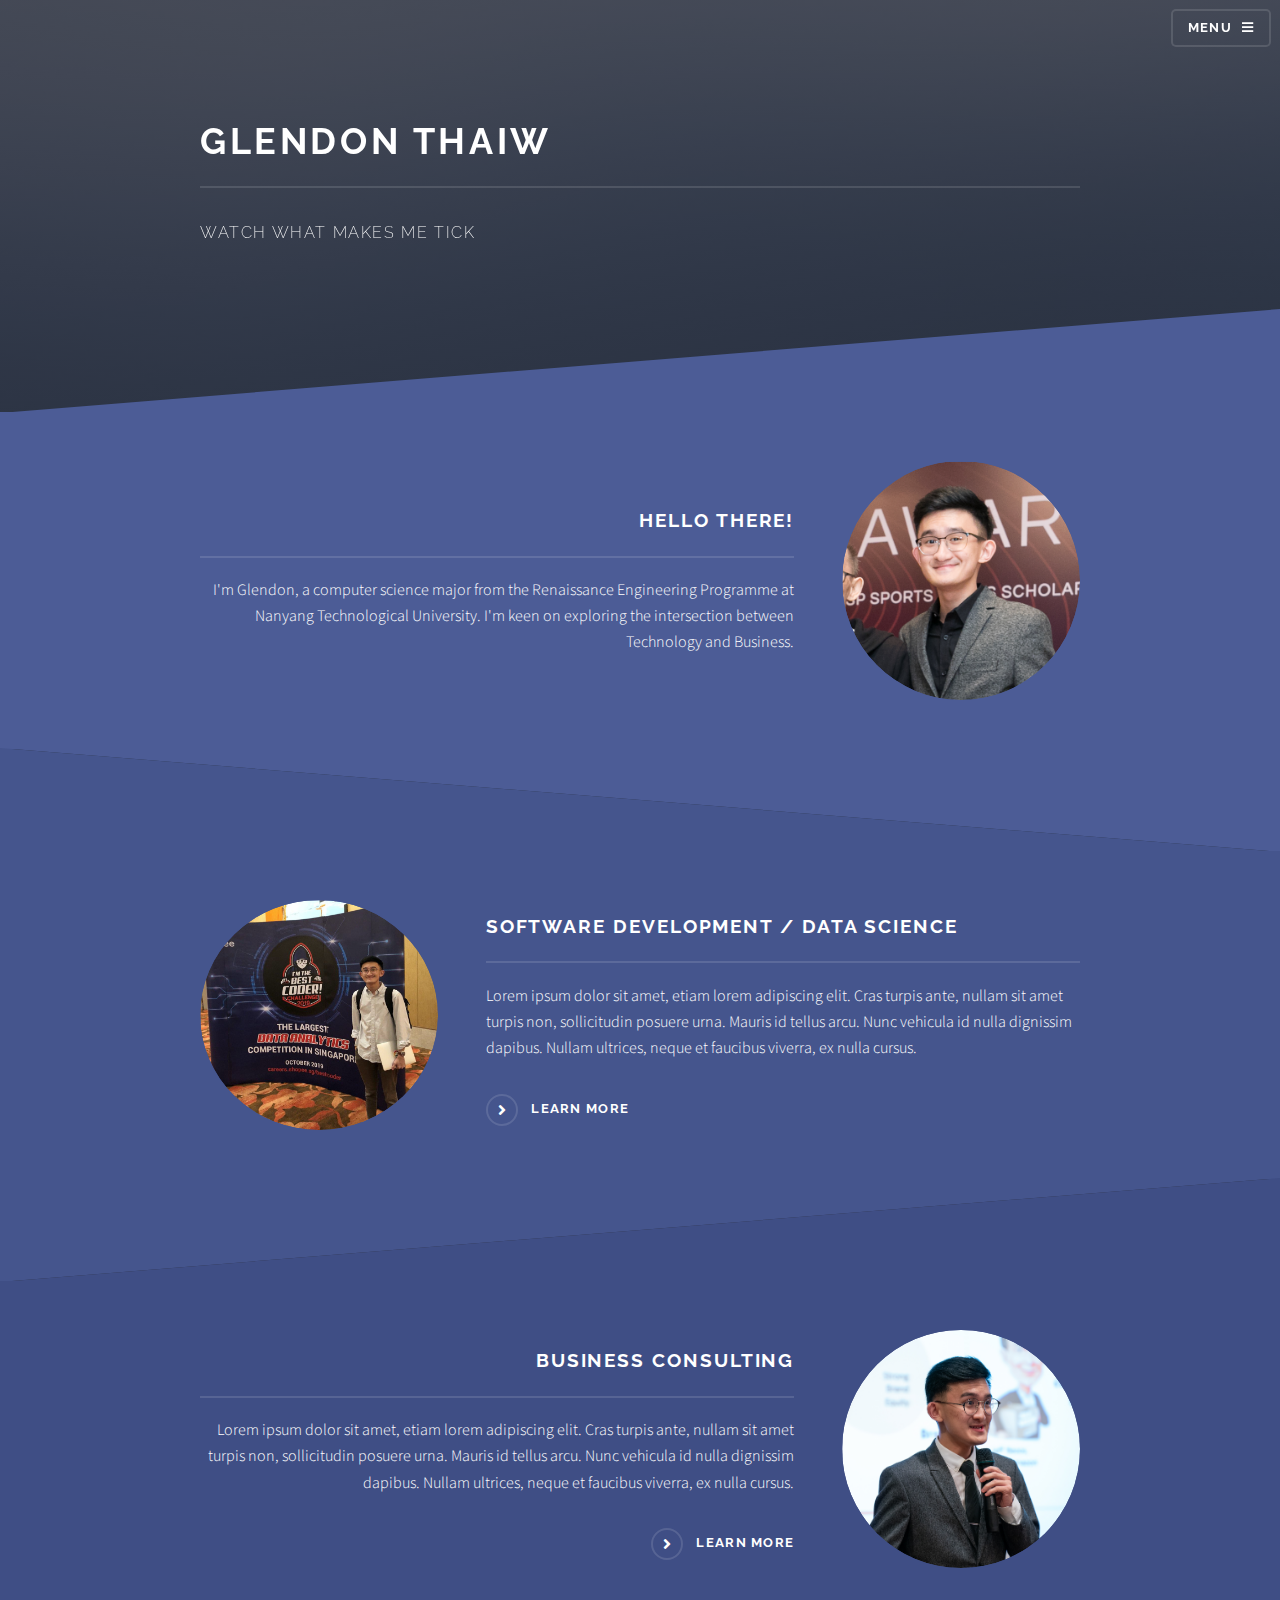
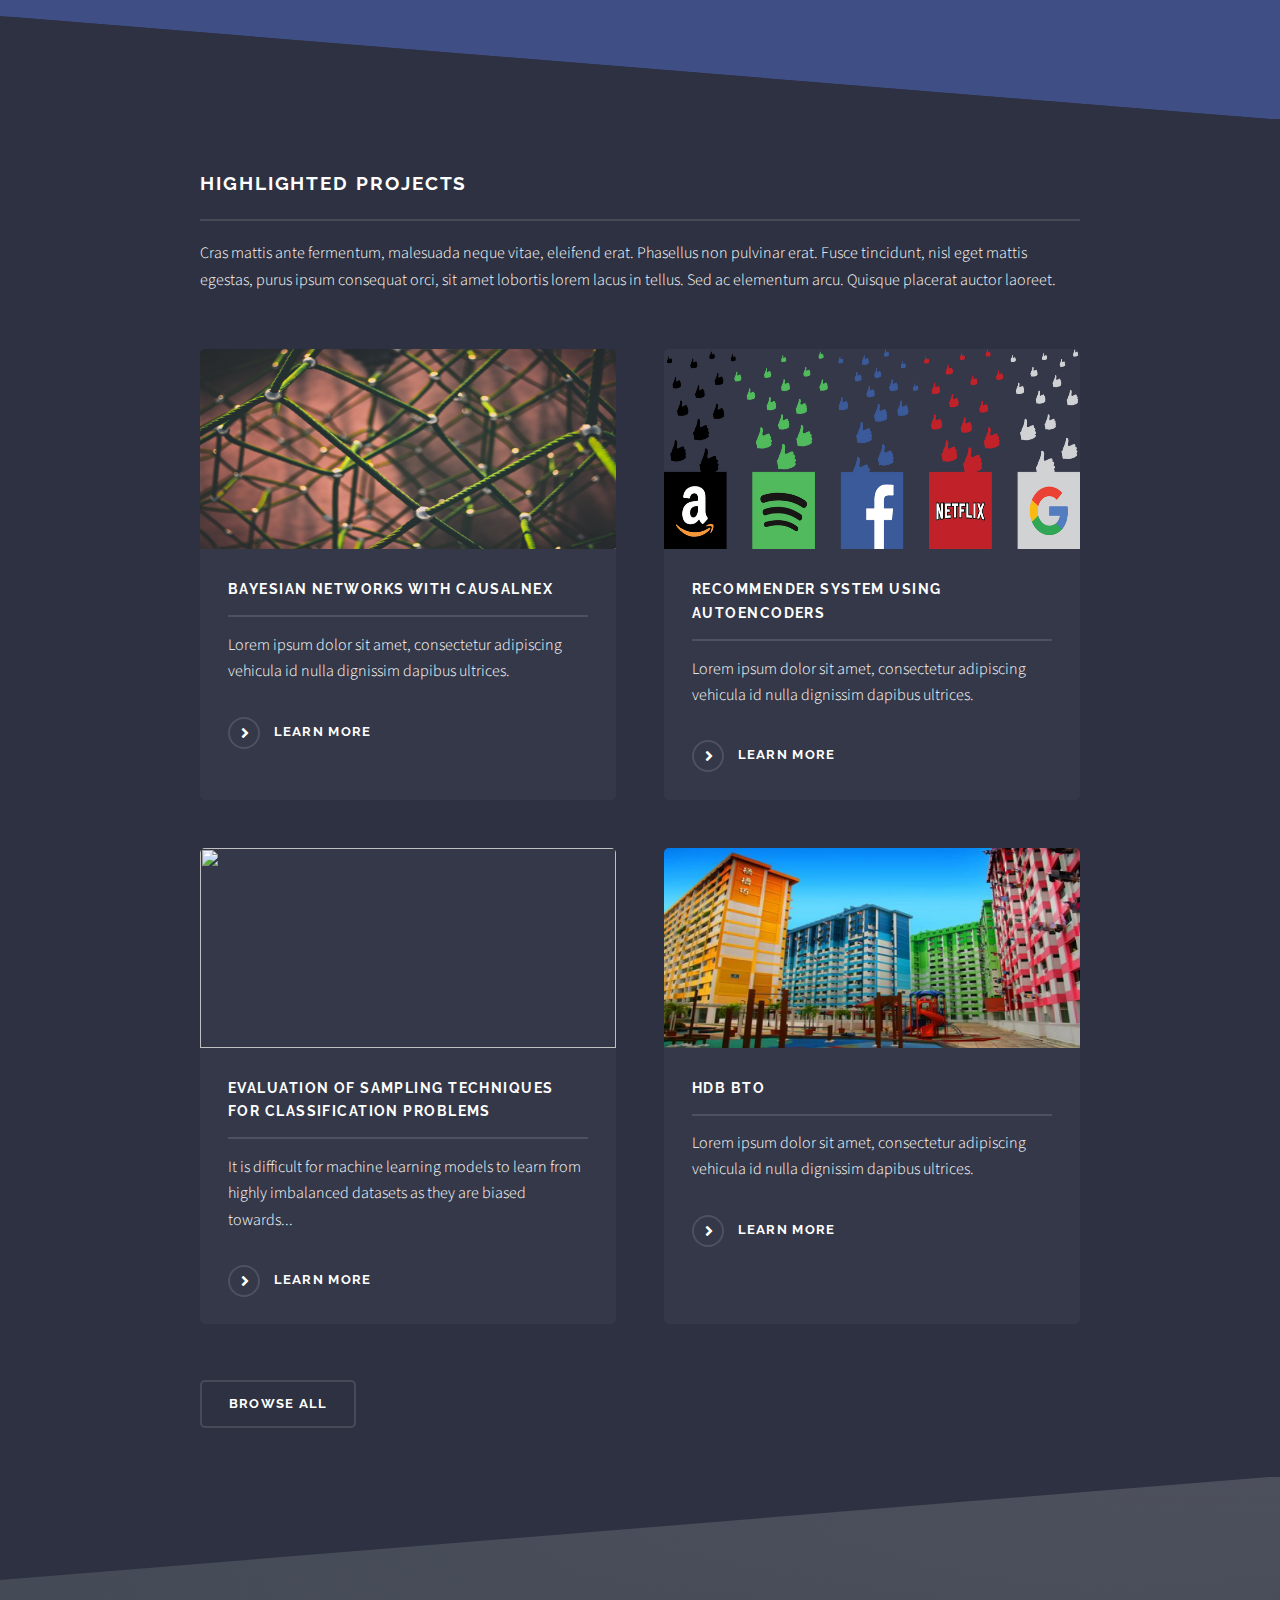
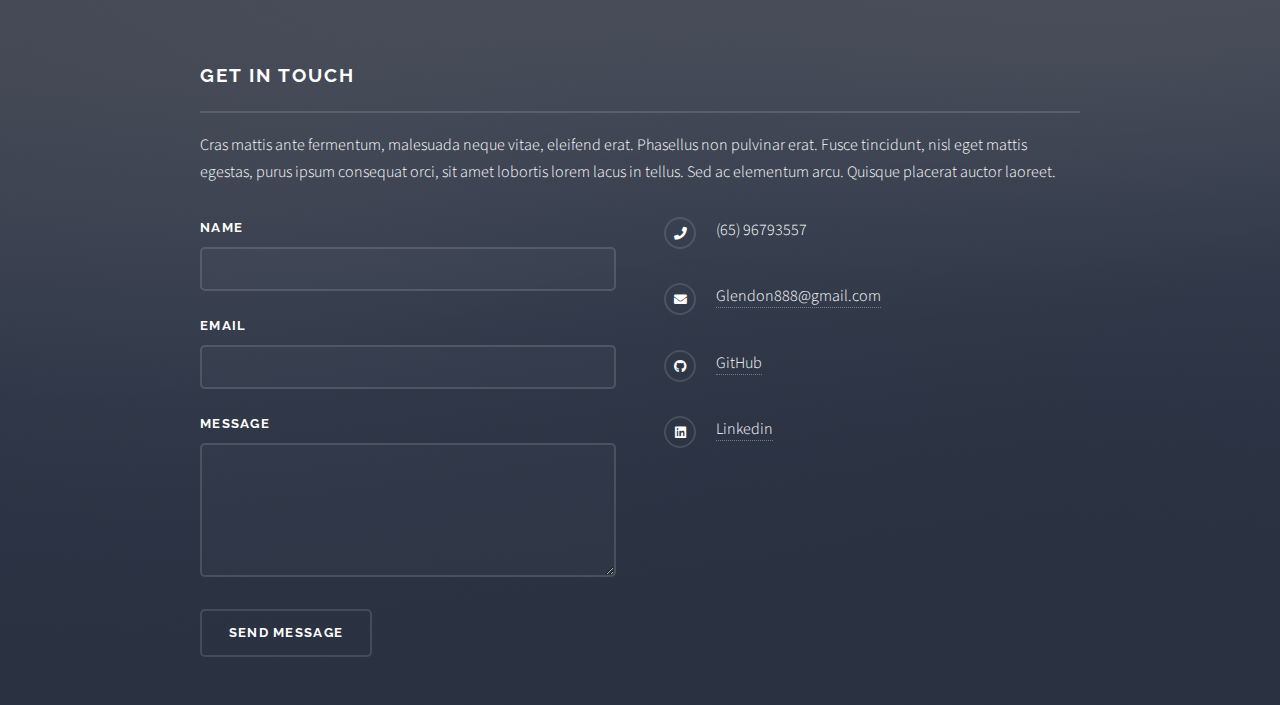
==== commit b326a822: "first commit" ====
--- a/index.html
+++ b/index.html
@@ -65,7 +65,7 @@
 						<!-- Two -->
 							<section id="two" class="wrapper alt spotlight style2">
 								<div class="inner">
-									<a href="#" class="image"><img src="images/ComSci.png" alt="" /></a>
+									<a href="#" class="image"><img src="images/Comsci.png" alt="" /></a>
 									<div class="content">
 										<h2 class="major">Software Development / Data Science</h2>
 										<p>Lorem ipsum dolor sit amet, etiam lorem adipiscing elit. Cras turpis ante, nullam sit amet turpis non, sollicitudin posuere urna. Mauris id tellus arcu. Nunc vehicula id nulla dignissim dapibus. Nullam ultrices, neque et faucibus viverra, ex nulla cursus.</p>
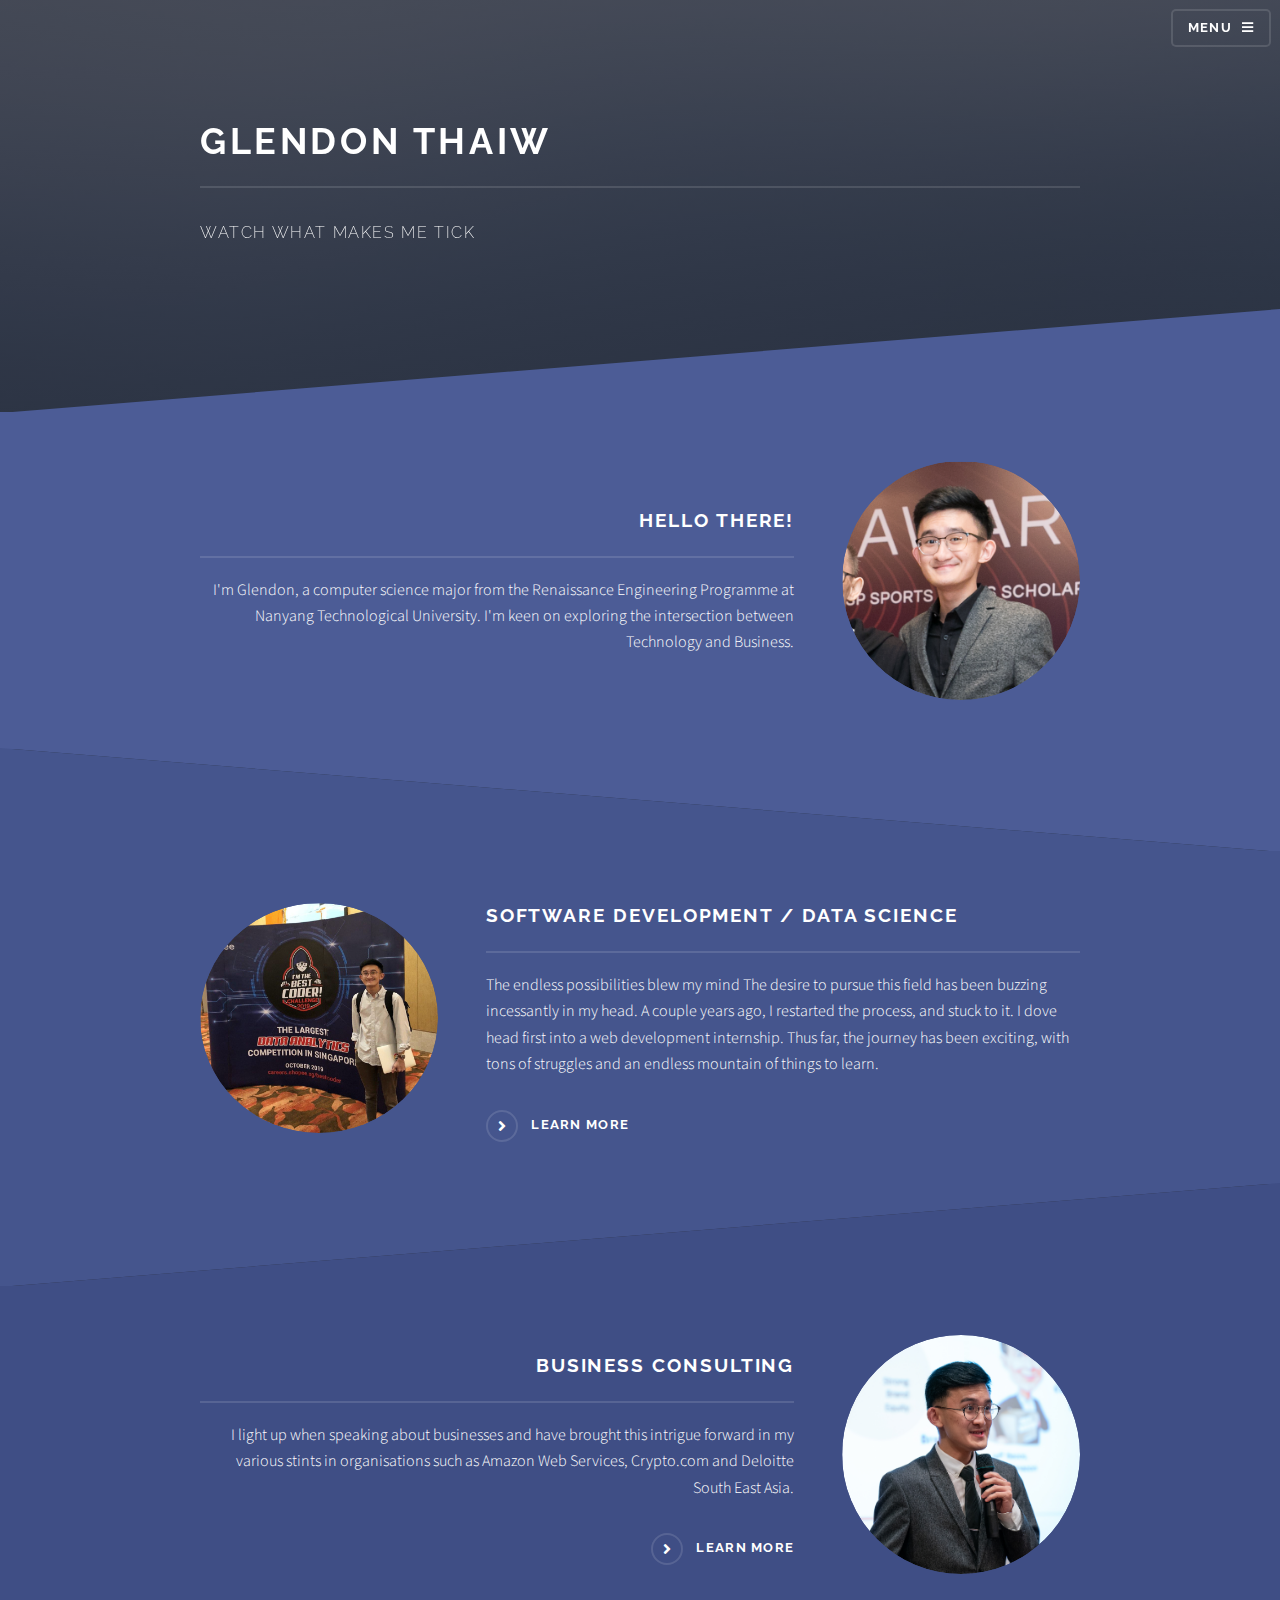
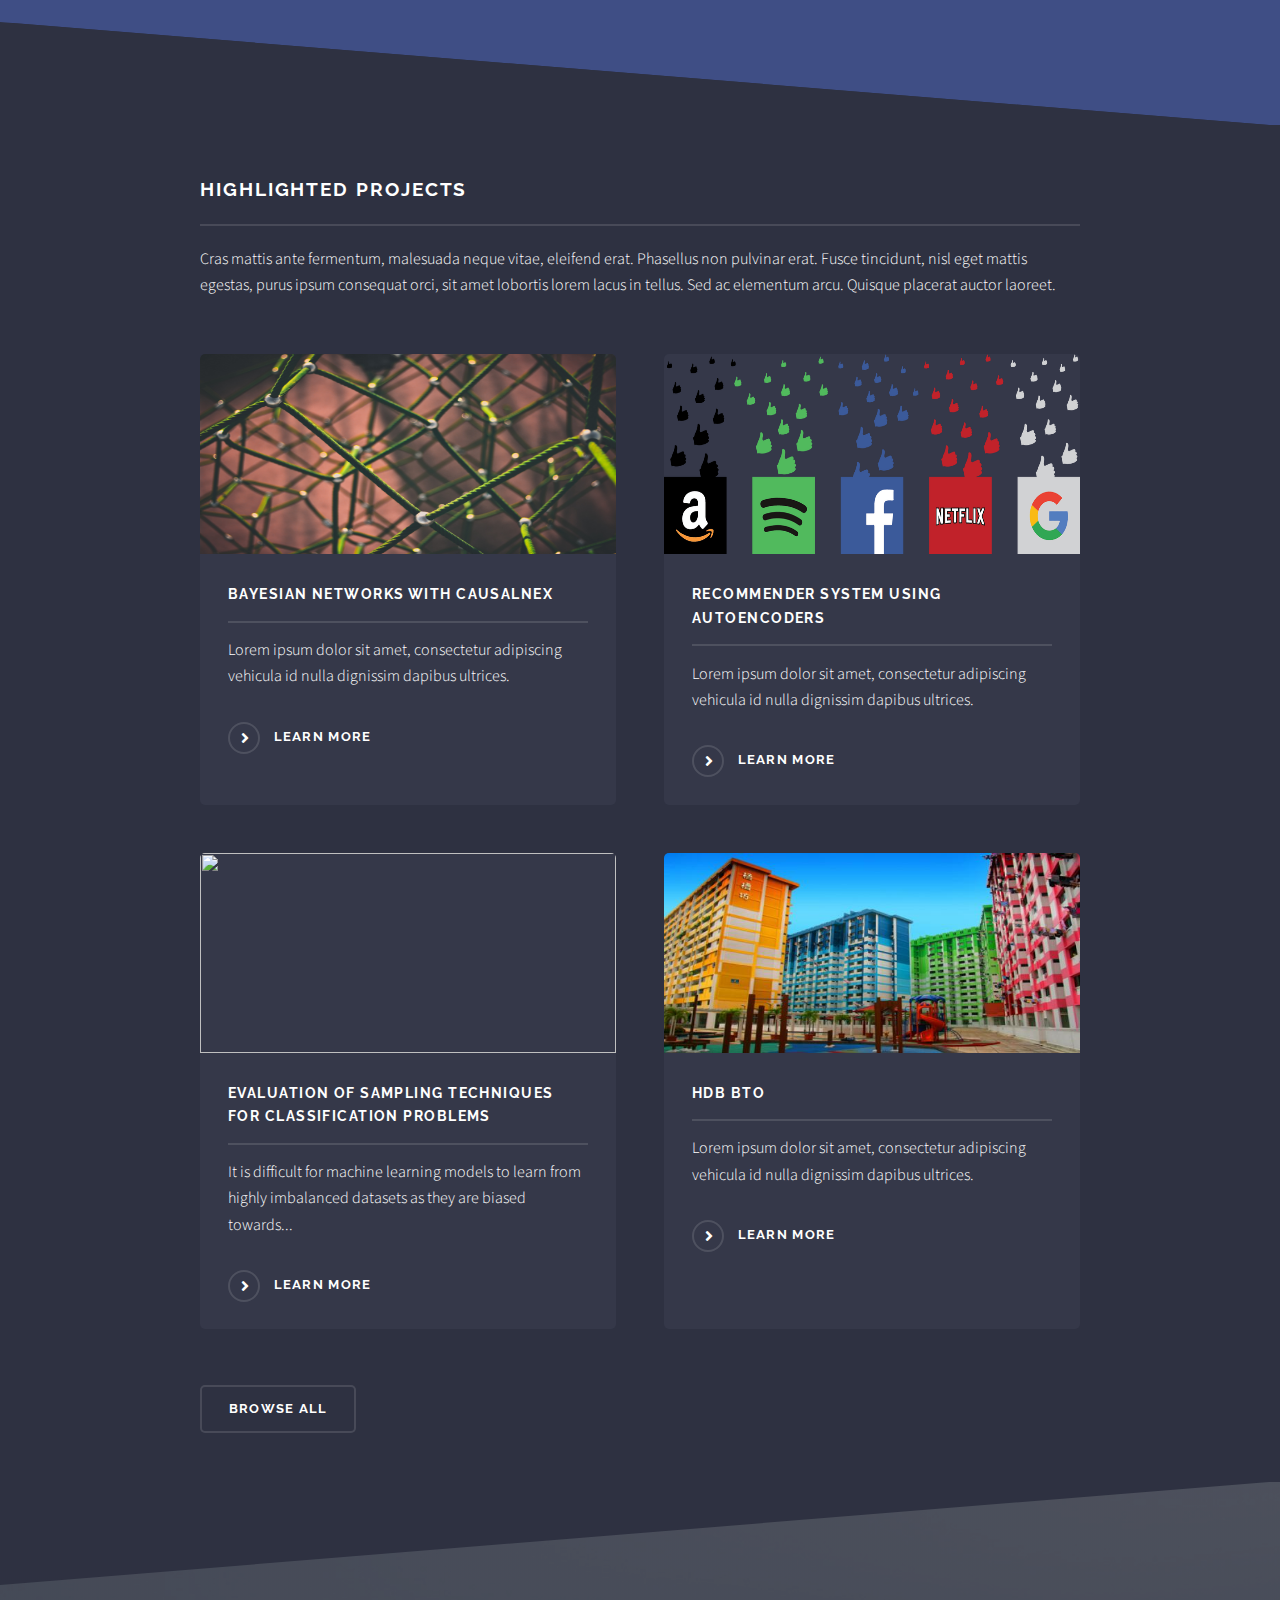
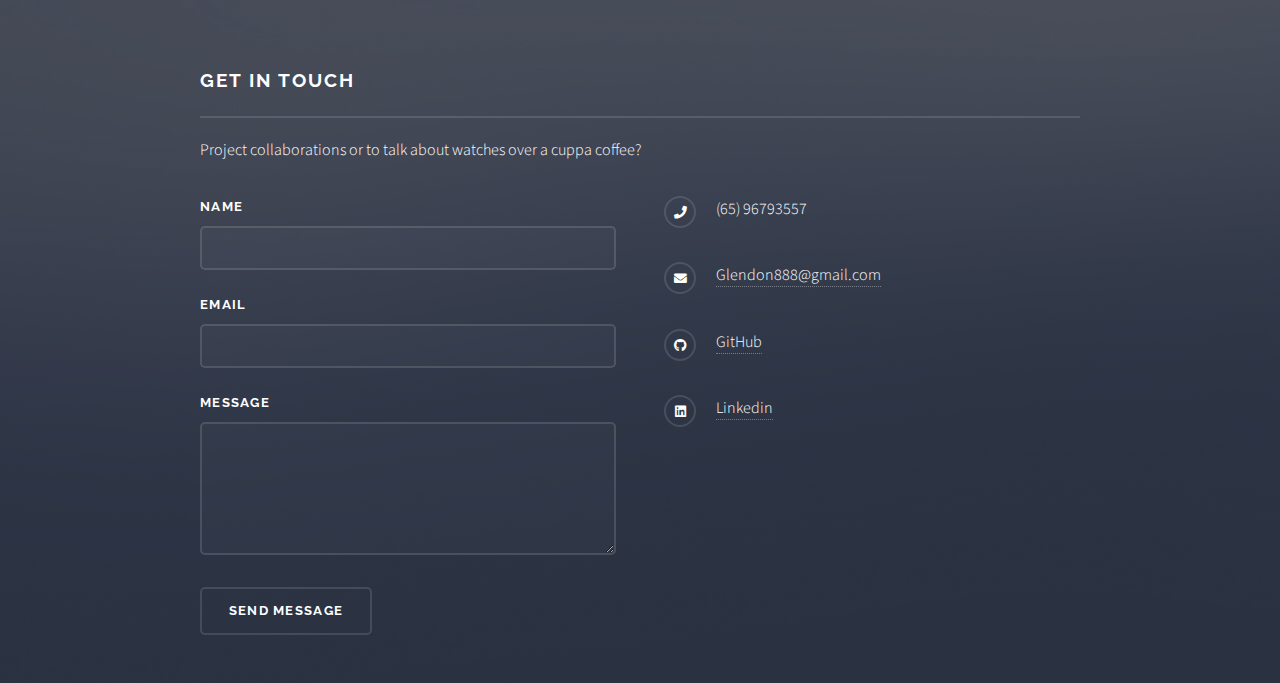
==== commit 127a9b5d: "third commit" ====
--- a/index.html
+++ b/index.html
@@ -68,7 +68,9 @@
 									<a href="#" class="image"><img src="images/Comsci.png" alt="" /></a>
 									<div class="content">
 										<h2 class="major">Software Development / Data Science</h2>
-										<p>Lorem ipsum dolor sit amet, etiam lorem adipiscing elit. Cras turpis ante, nullam sit amet turpis non, sollicitudin posuere urna. Mauris id tellus arcu. Nunc vehicula id nulla dignissim dapibus. Nullam ultrices, neque et faucibus viverra, ex nulla cursus.</p>
+										<p> The endless possibilities blew my mind 
+												The desire to pursue this field has been buzzing incessantly in my head. A couple years ago, I restarted the process, and stuck to it. I dove head first into a web development internship. Thus far, the journey has been exciting, with tons of struggles and an endless mountain of things to learn.
+										</p>
 										<a href="programming.html" class="special">Learn more</a>
 									</div>
 								</div>
@@ -80,7 +82,8 @@
 									<a href="#" class="image"><img src="images/CaseComp.png" alt="" /></a>
 									<div class="content">
 										<h2 class="major">Business Consulting</h2>
-										<p>Lorem ipsum dolor sit amet, etiam lorem adipiscing elit. Cras turpis ante, nullam sit amet turpis non, sollicitudin posuere urna. Mauris id tellus arcu. Nunc vehicula id nulla dignissim dapibus. Nullam ultrices, neque et faucibus viverra, ex nulla cursus.</p>
+										<p>I light up when speaking about businesses and have brought this intrigue forward in my various stints in organisations such as Amazon Web Services, Crypto.com and Deloitte South East Asia. 
+										</p>
 										<a href="businesspage.html" class="special">Learn more</a>
 									</div>
 								</div>
@@ -119,7 +122,7 @@
 										</article>
 									</section>
 									<ul class="actions">
-										<li><a href="generic" class="button">Browse All</a></li>
+										<li><a href="projects.html" class="button">Browse All</a></li>
 									</ul>
 								</div>
 							</section>
@@ -127,10 +130,10 @@
 					</section>
 
 				<!-- Footer -->
-					<section id="footer">
+				<section id="footer">
 						<div class="inner">
 							<h2 class="major">Get in touch</h2>
-							<p>Cras mattis ante fermentum, malesuada neque vitae, eleifend erat. Phasellus non pulvinar erat. Fusce tincidunt, nisl eget mattis egestas, purus ipsum consequat orci, sit amet lobortis lorem lacus in tellus. Sed ac elementum arcu. Quisque placerat auctor laoreet.</p>
+							<p> Project collaborations or to talk about watches over a cuppa coffee? </p>
 							<form method="post" action="#">
 								<div class="fields">
 									<div class="field">
@@ -153,10 +156,8 @@
 							<ul class="contact">
 								<li class="icon solid fa-phone">(65) 96793557 </li>
 								<li class="icon solid fa-envelope"><a href="#">Glendon888@gmail.com</a></li>
-								<li class="icon brands fa-github"><a href="#">GitHub</a></li>
-								<li class="icon brands fa-linkedin"><a href="#">Linkedin</a></li>
-
-
+								<li class="icon brands fa-github"><a href="https://github.com/glendont">GitHub</a></li>
+								<li class="icon brands fa-linkedin"><a href="https://www.linkedin.com/in/glendonthaiw/">Linkedin</a></li>
 							</ul>
 
 						</div>
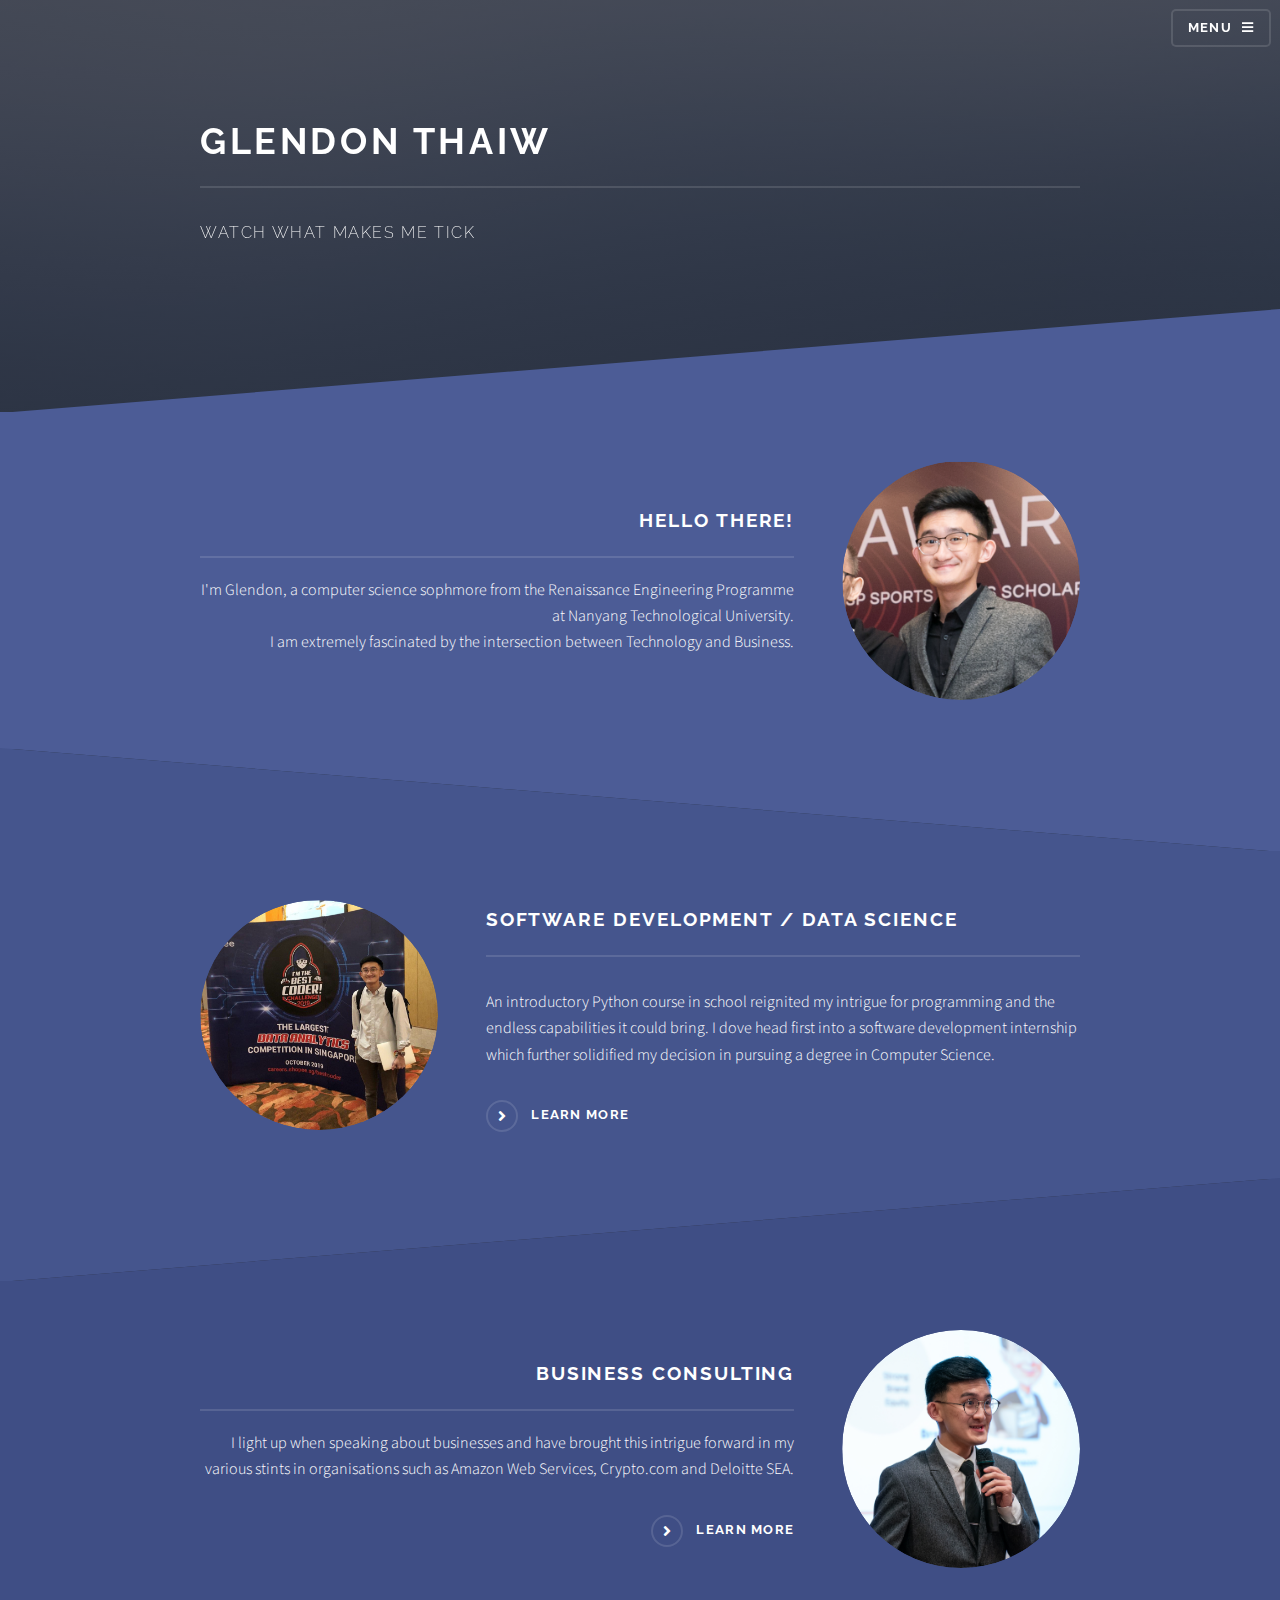
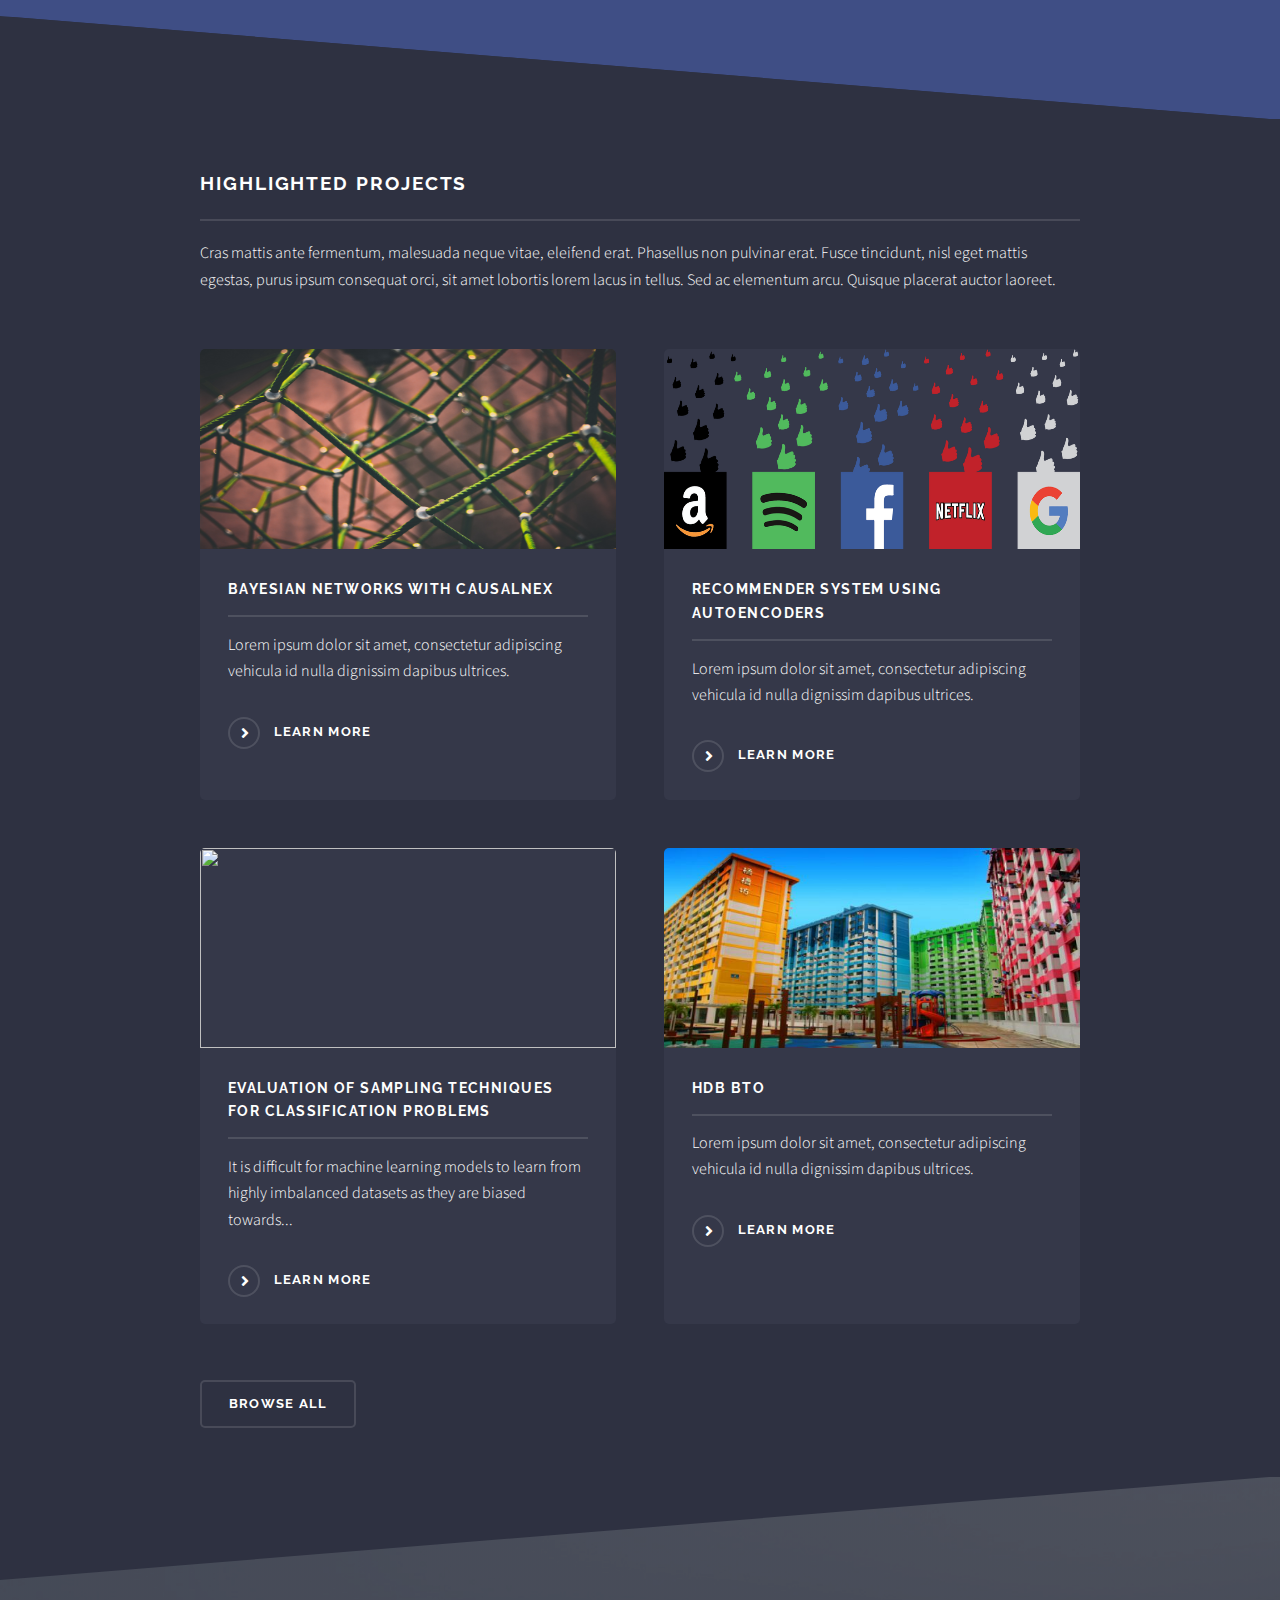
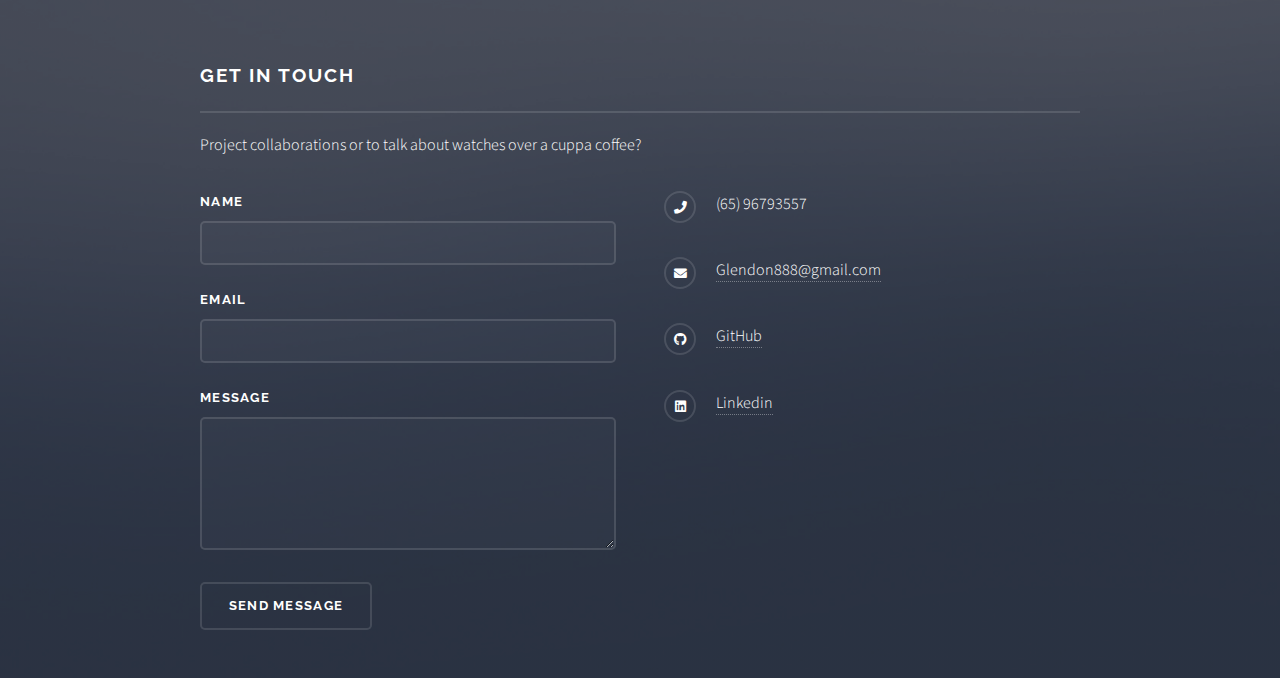
==== commit 34839886: "pagination added" ====
--- a/index.html
+++ b/index.html
@@ -54,8 +54,8 @@
 									<a href="#" class="image"><img src="images/Game_picture.png" alt="" /></a>
 									<div class="content">
 										<h2 class="major">Hello there!</h2>
-										<p>I'm Glendon, a computer science major from the Renaissance Engineering Programme at Nanyang Technological University. 
-											I'm keen on exploring the intersection between Technology and Business. </p>
+										<p>I'm Glendon, a computer science sophmore from the Renaissance Engineering Programme at Nanyang Technological University. 
+										<br/> I am extremely fascinated by the intersection between Technology and Business.  </p>
 	
 											
 									</div>
@@ -68,9 +68,7 @@
 									<a href="#" class="image"><img src="images/Comsci.png" alt="" /></a>
 									<div class="content">
 										<h2 class="major">Software Development / Data Science</h2>
-										<p> The endless possibilities blew my mind 
-												The desire to pursue this field has been buzzing incessantly in my head. A couple years ago, I restarted the process, and stuck to it. I dove head first into a web development internship. Thus far, the journey has been exciting, with tons of struggles and an endless mountain of things to learn.
-										</p>
+									</p> An introductory Python course in school reignited my intrigue for programming and the endless capabilities it could bring.  I dove head first into a software development internship which further solidified my decision in pursuing a degree in Computer Science.</p>
 										<a href="programming.html" class="special">Learn more</a>
 									</div>
 								</div>
@@ -82,7 +80,7 @@
 									<a href="#" class="image"><img src="images/CaseComp.png" alt="" /></a>
 									<div class="content">
 										<h2 class="major">Business Consulting</h2>
-										<p>I light up when speaking about businesses and have brought this intrigue forward in my various stints in organisations such as Amazon Web Services, Crypto.com and Deloitte South East Asia. 
+										<p>I light up when speaking about businesses and have brought this intrigue forward in my various stints in organisations such as Amazon Web Services, Crypto.com and Deloitte SEA. 
 										</p>
 										<a href="businesspage.html" class="special">Learn more</a>
 									</div>
@@ -122,7 +120,7 @@
 										</article>
 									</section>
 									<ul class="actions">
-										<li><a href="projects.html" class="button">Browse All</a></li>
+										<li><a href="https://glendont.github.io/projects" class="button">Browse All</a></li>
 									</ul>
 								</div>
 							</section>
--- a/assets/css/main.css
+++ b/assets/css/main.css
@@ -2710,12 +2710,12 @@
 	ul.pagination {
 		cursor: default;
 		list-style: none;
-		padding-left: 0;
+		padding-left: 1000;
 	}
 
 		ul.pagination li {
 			display: inline-block;
-			padding-left: 0;
+			padding-left: 1000;
 			vertical-align: middle;
 		}
 
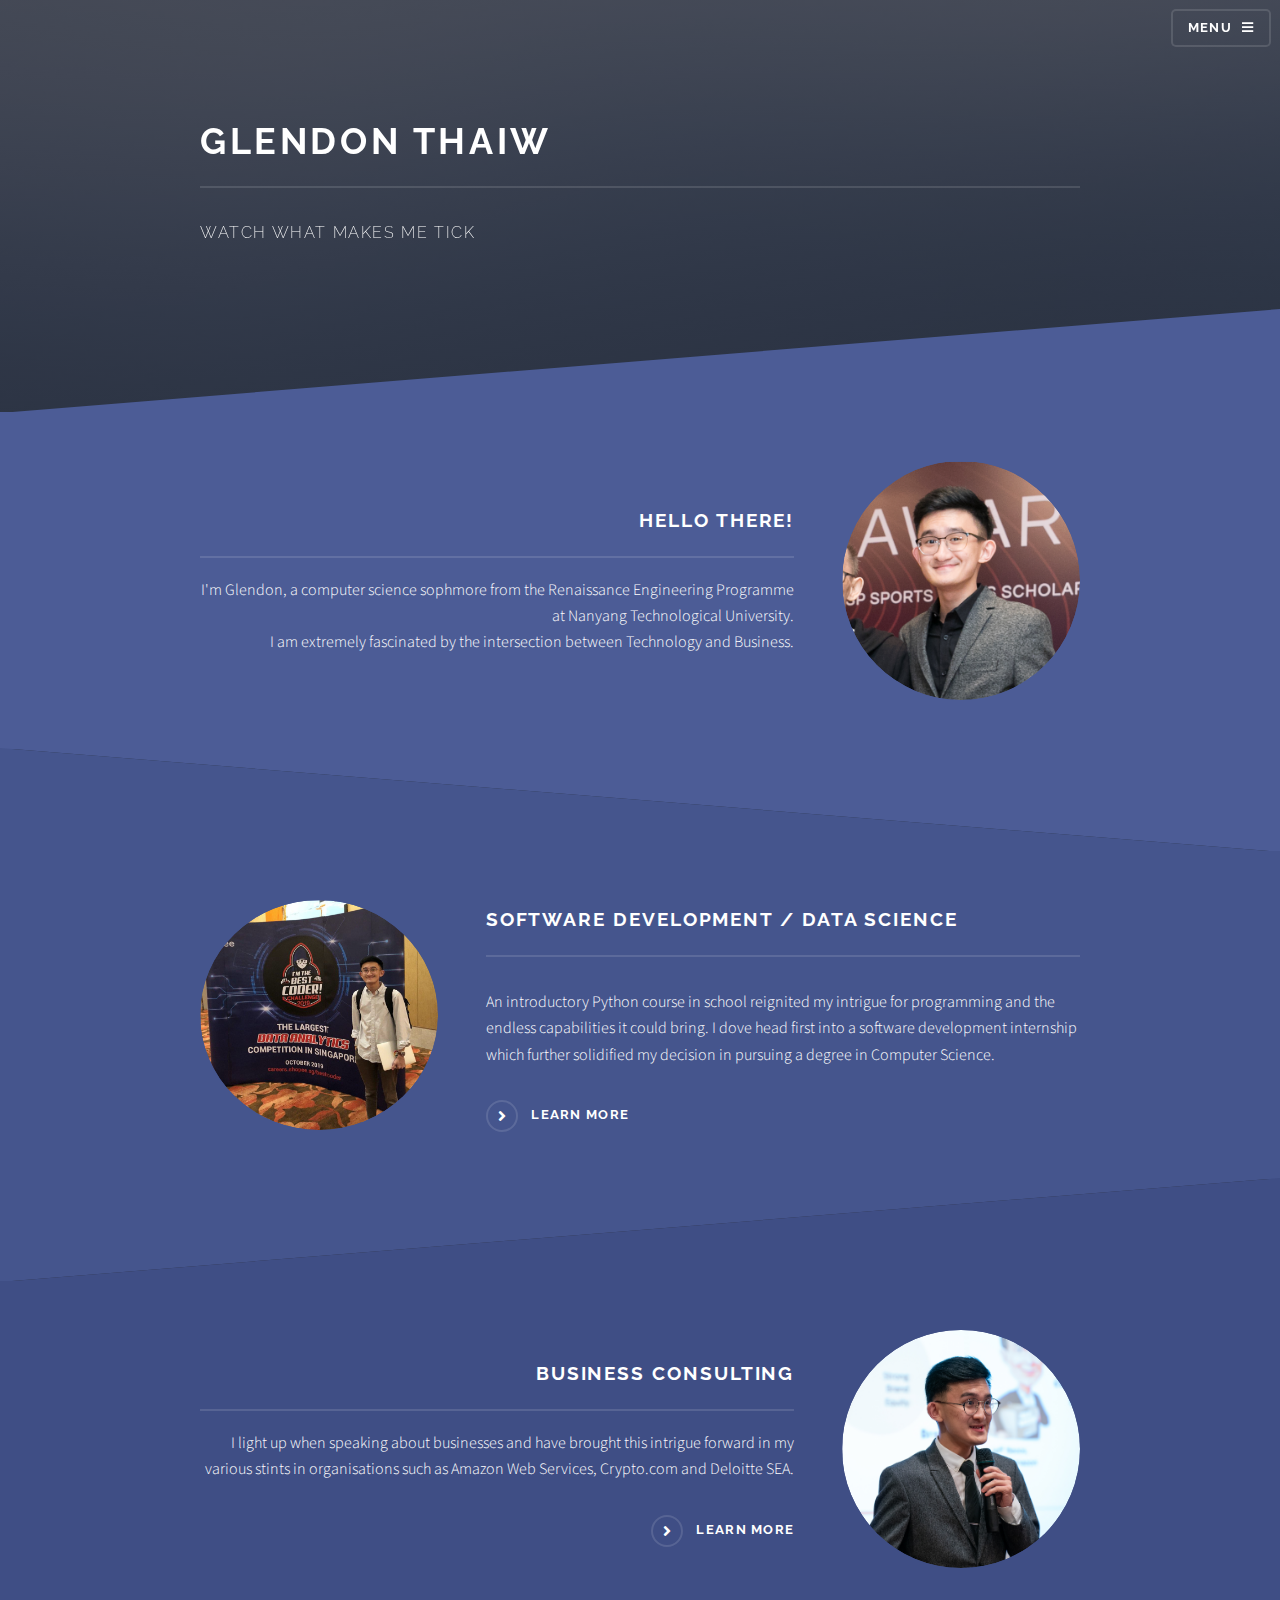
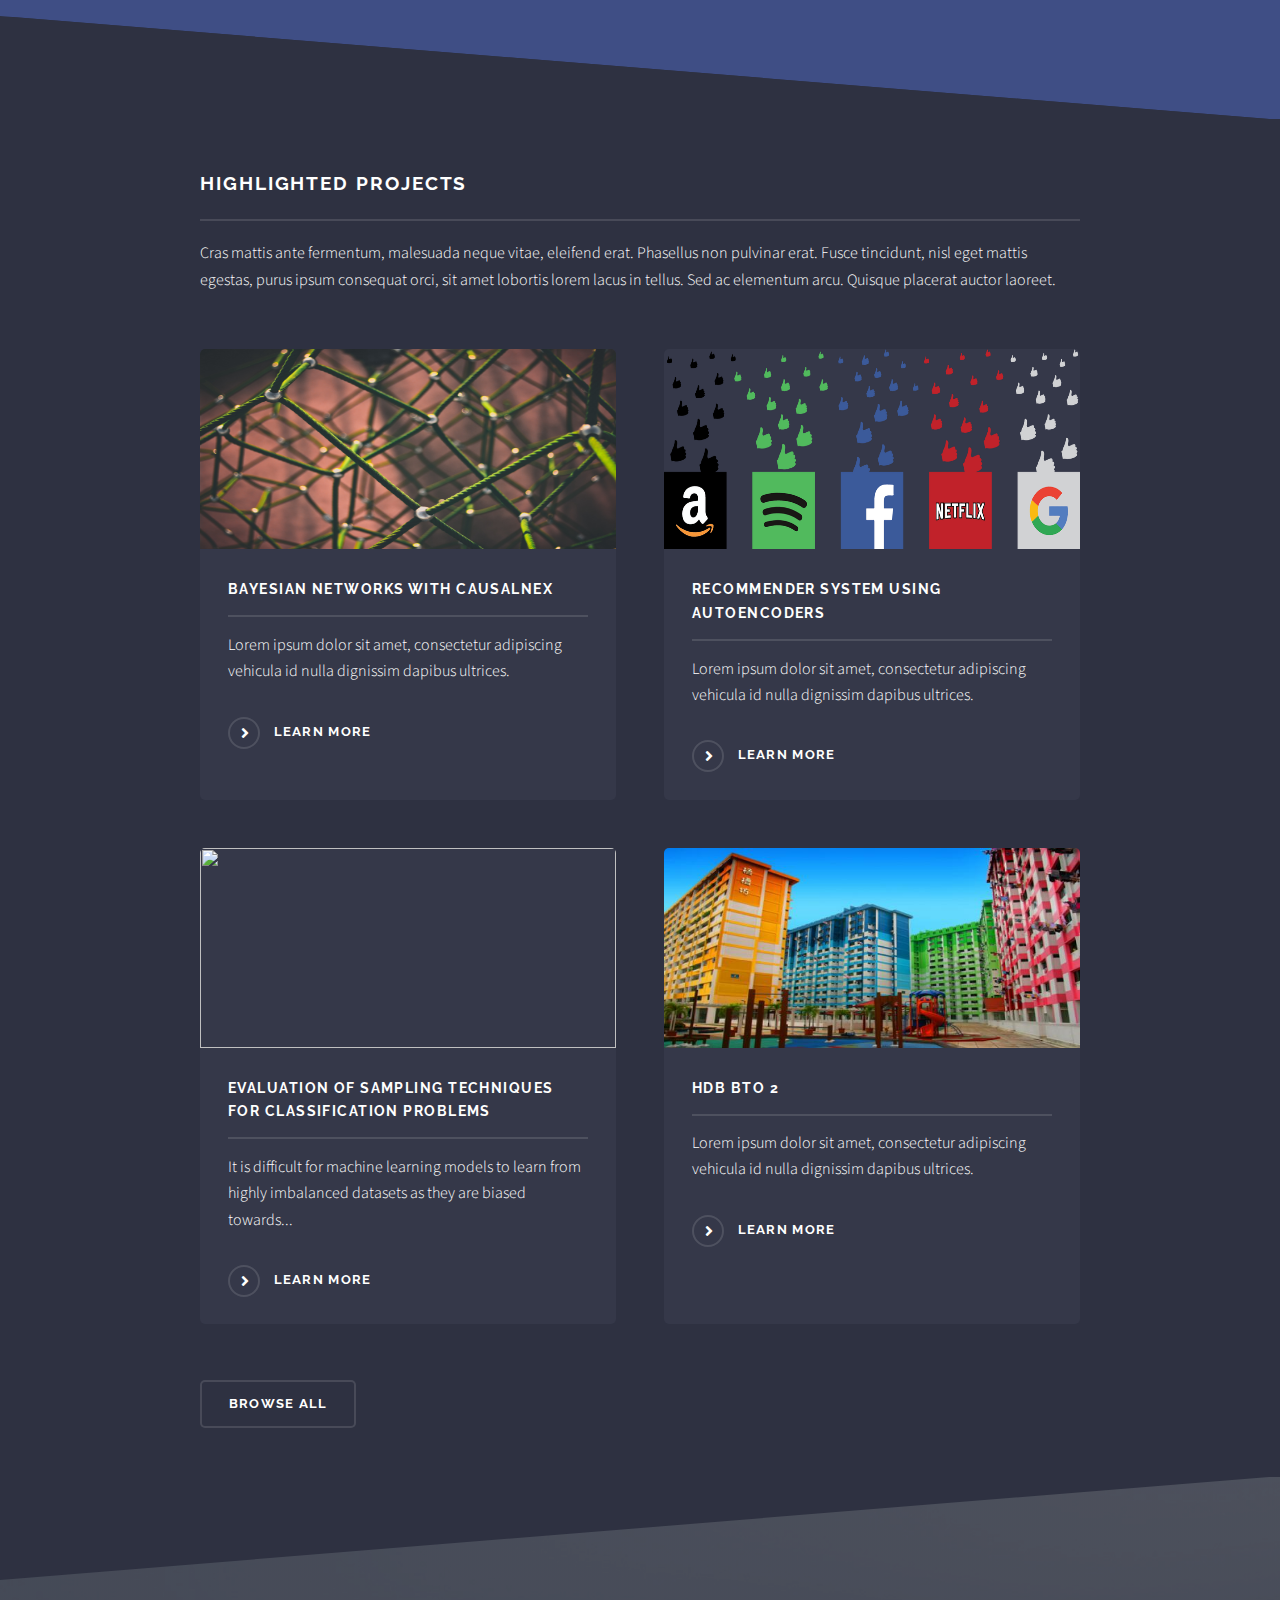
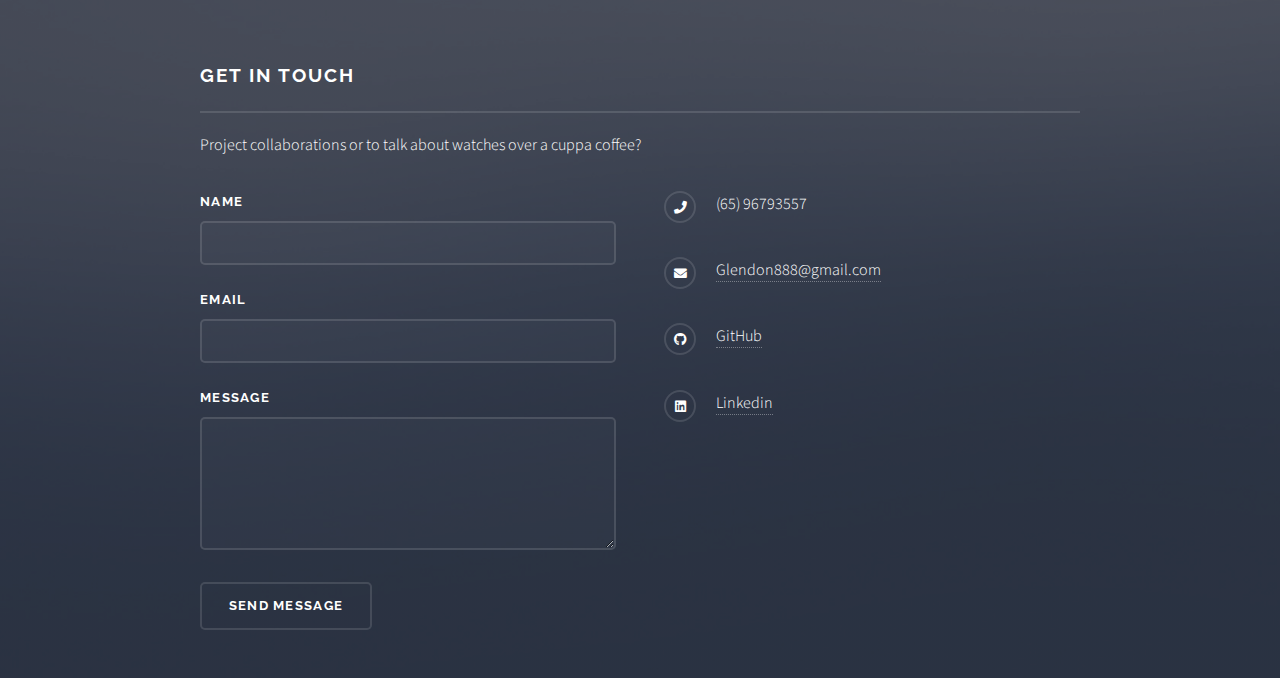
==== commit 9cdbdbe4: "Test2" ====
--- a/index.html
+++ b/index.html
@@ -114,17 +114,16 @@
 										</article>
 										<article>
 											<a href="#" class="image"><img src="images/hdb.png" height=200 alt="" /></a>
-											<h3 class="major">HDB BTO</h3>
+											<h3 class="major">HDB BTO 2</h3>
 											<p>Lorem ipsum dolor sit amet, consectetur adipiscing vehicula id nulla dignissim dapibus ultrices.</p>
 											<a href="#" class="special">Learn more</a>
 										</article>
 									</section>
 									<ul class="actions">
-										<li><a href="https://glendont.github.io/projects" class="button">Browse All</a></li>
+										<li><a href="https://glendont.github.io/projects_1" class="button">Browse All</a></li>
 									</ul>
 								</div>
 							</section>
-
 					</section>
 
 				<!-- Footer -->
--- a/assets/css/main.css
+++ b/assets/css/main.css
@@ -203,6 +203,7 @@
 				text-transform: none !important;
 				font-family: 'Font Awesome 5 Free';
 				font-weight: 900;
+				
 			}
 
 			a.special:not(.button):before {
@@ -222,6 +223,7 @@
 				text-indent: 0.15em;
 				vertical-align: middle;
 				width: 2em;
+				
 			}
 
 			a.special:not(.button):hover:before {
@@ -231,6 +233,9 @@
 			a.special:not(.button):active:before {
 				background-color: rgba(255, 255, 255, 0.075);
 			}
+
+
+
 
 	strong, b {
 		color: #ffffff;
@@ -266,6 +271,12 @@
 
 		h1.major, h2.major, h3.major, h4.major, h5.major, h6.major {
 			padding-bottom: 1em;
+			border-bottom: solid 2px rgba(255, 255, 255, 0.125);
+		}
+
+		h3.majorresume{
+			/* padding-top:-2em; */
+			padding-bottom: 2em;
 			border-bottom: solid 2px rgba(255, 255, 255, 0.125);
 		}
 
@@ -329,7 +340,17 @@
 		margin: 0 0.25em;
 		padding: 0.25em 0.65em;
 	}
-
+	
+	code2 {
+		background: rgba(255, 255, 255, 0.025);
+		border-radius: 5px;
+		border: none ;
+		font-family: "Courier New", monospace;
+		font-size: 0.9em;
+		margin: 0 0.25em;
+		padding: 0.25em 0.8em;
+		float:right;
+	}
 	pre {
 		-webkit-overflow-scrolling: touch;
 		font-family: "Courier New", monospace;
@@ -2404,6 +2425,8 @@
 			font-family: 'Font Awesome 5 Brands';
 		}
 
+
+
 /* Image */
 
 	.image {
@@ -2651,6 +2674,9 @@
 			ul.icons li .icon:before {
 				font-size: 1.25em;
 			}
+
+
+	
 
 /* Contact */
 
@@ -3033,6 +3059,70 @@
 			}
 
 		}
+		/* FEATURES 2  */
+		.features2 {
+			display: -moz-flex;
+			display: -webkit-flex;
+			display: -ms-flex;
+			display: flex;
+			-moz-flex-wrap: wrap;
+			-webkit-flex-wrap: wrap;
+			-ms-flex-wrap: wrap;
+			flex-wrap: wrap;
+			margin: 0 0 2em 0;
+		}
+	
+			.features2 article2 {
+				padding: 1.75em 1.75em 0.1em 1.75em ;
+				background-color: #353849;
+				border-radius: 5px;
+				margin: 1.5em 3em 1.5em 0;
+				width: calc(30% - 1.5em);
+				height:33em;
+			}
+	
+				.features2 article2:nth-child(3n) {
+					margin-right: 0;
+					height:100;
+					
+				}
+	
+				.features2 article2 .image {
+					border-radius: 5px 5px 0 0;
+					display: block;
+					margin-bottom: 1.75em;
+					margin-left: -1.75em;
+					margin-top: -1.75em;
+					position: relative;
+					width: calc(100% + 3.5em);
+					height:calc(10%+3.5em);
+					
+				}
+	
+					.features2 article2 .image img {
+						border-radius: 5px 5px 0 0;
+						width: 100%;
+					
+				
+					}
+	
+			@media screen and (max-width: 980px) {
+	
+				.features article {
+					margin: 1em 2em 1em 0;
+					width: calc(50% - 1em);
+				}
+
+				.features2 article2 {
+					padding: 1.75em 1.75em 0.1em 1.75em ;
+					background-color: #353849;
+					border-radius: 5px;
+					margin: 1.5em 3em 1.5em 0;
+					width: calc(30% - 1.5em);
+					height:45em;
+				}
+	
+			}
 
 		@media screen and (max-width: 736px) {
 
@@ -3047,6 +3137,15 @@
 					margin-left: -1.5em;
 					margin-top: -1.5em;
 					width: calc(100% + 3em);
+				}
+
+				.features2 article2 {
+					padding: 1.75em 1.75em 0.1em 1.75em ;
+					background-color: #353849;
+					border-radius: 5px;
+					margin: 1.5em 3em 1.5em 0;
+					width: calc(30% - 1.5em);
+					height:55em;
 				}
 
 		}
--- a/assets/css/noscript.css
+++ b/assets/css/noscript.css
@@ -1,8 +1,3 @@
-/*
-	Solid State by HTML5 UP
-	html5up.net | @ajlkn
-	Free for personal and commercial use under the CCA 3.0 license (html5up.net/license)
-*/
 
 /* Banner */
 
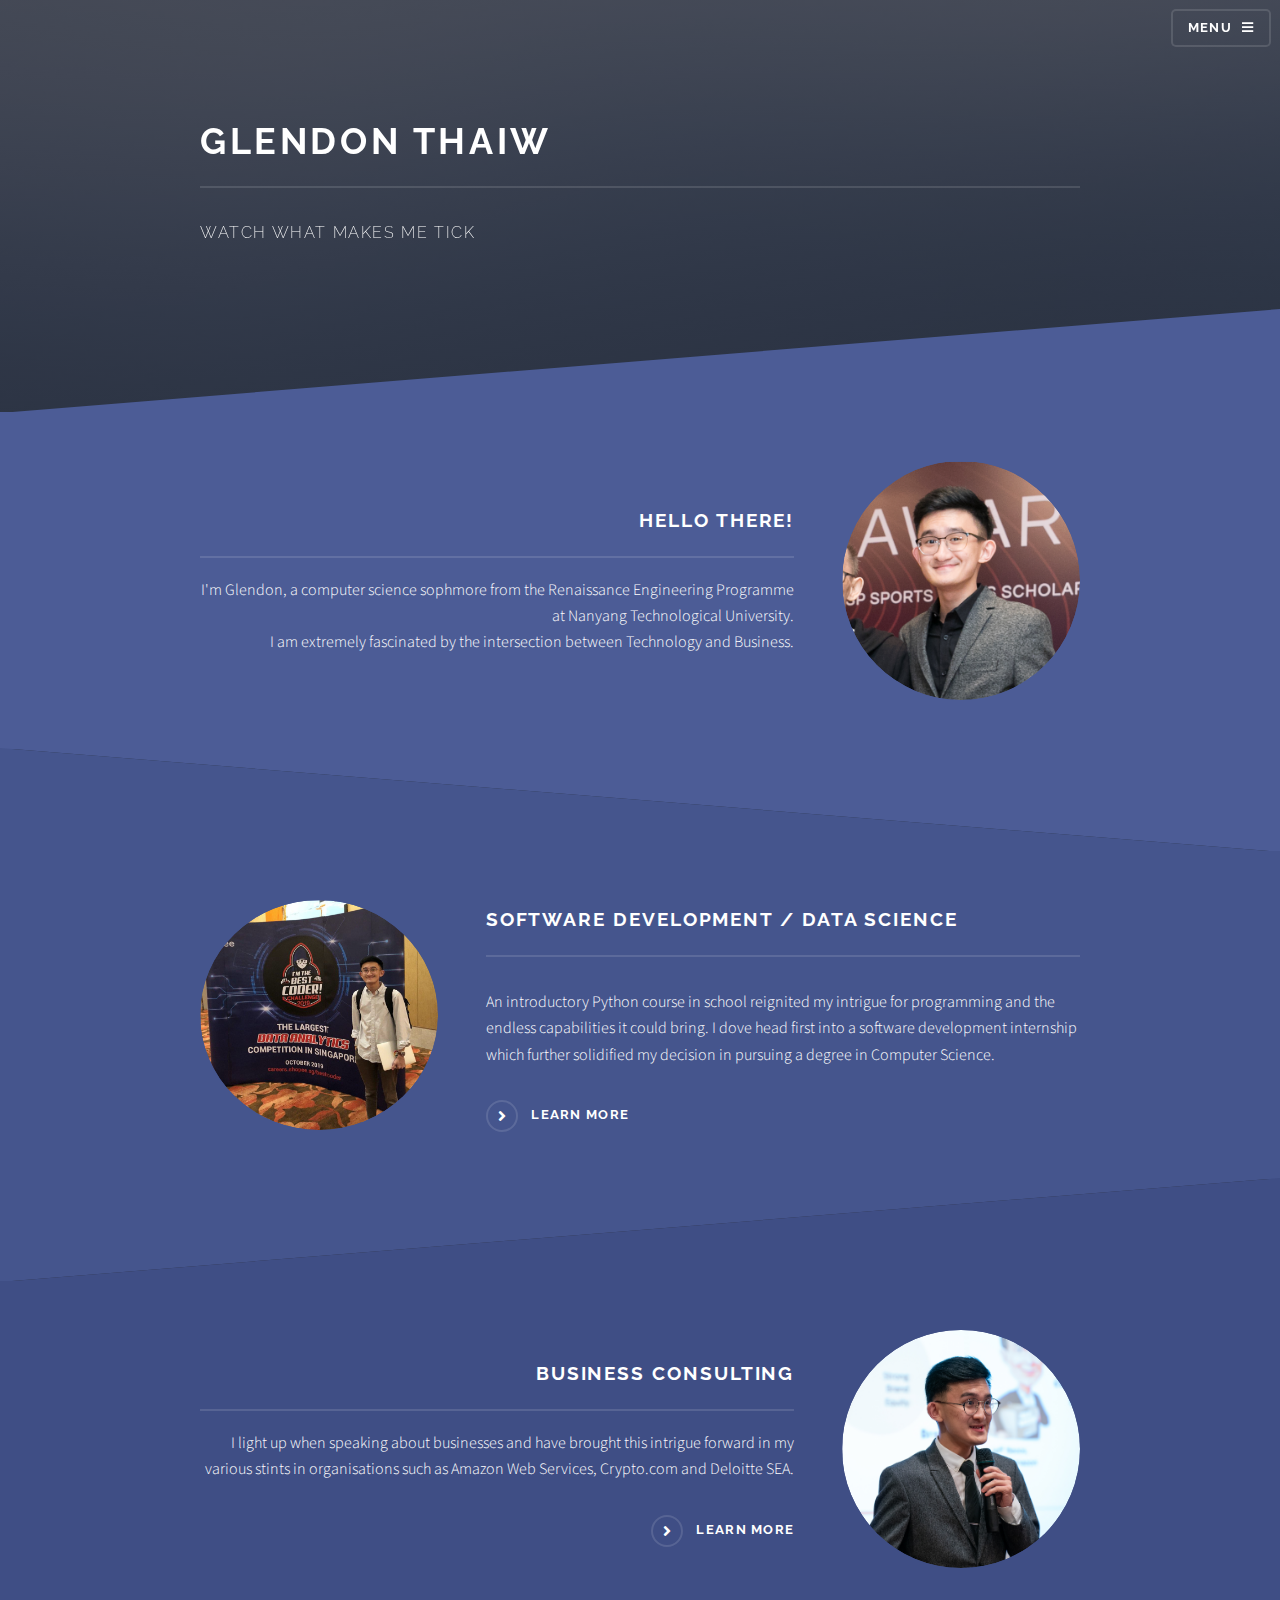
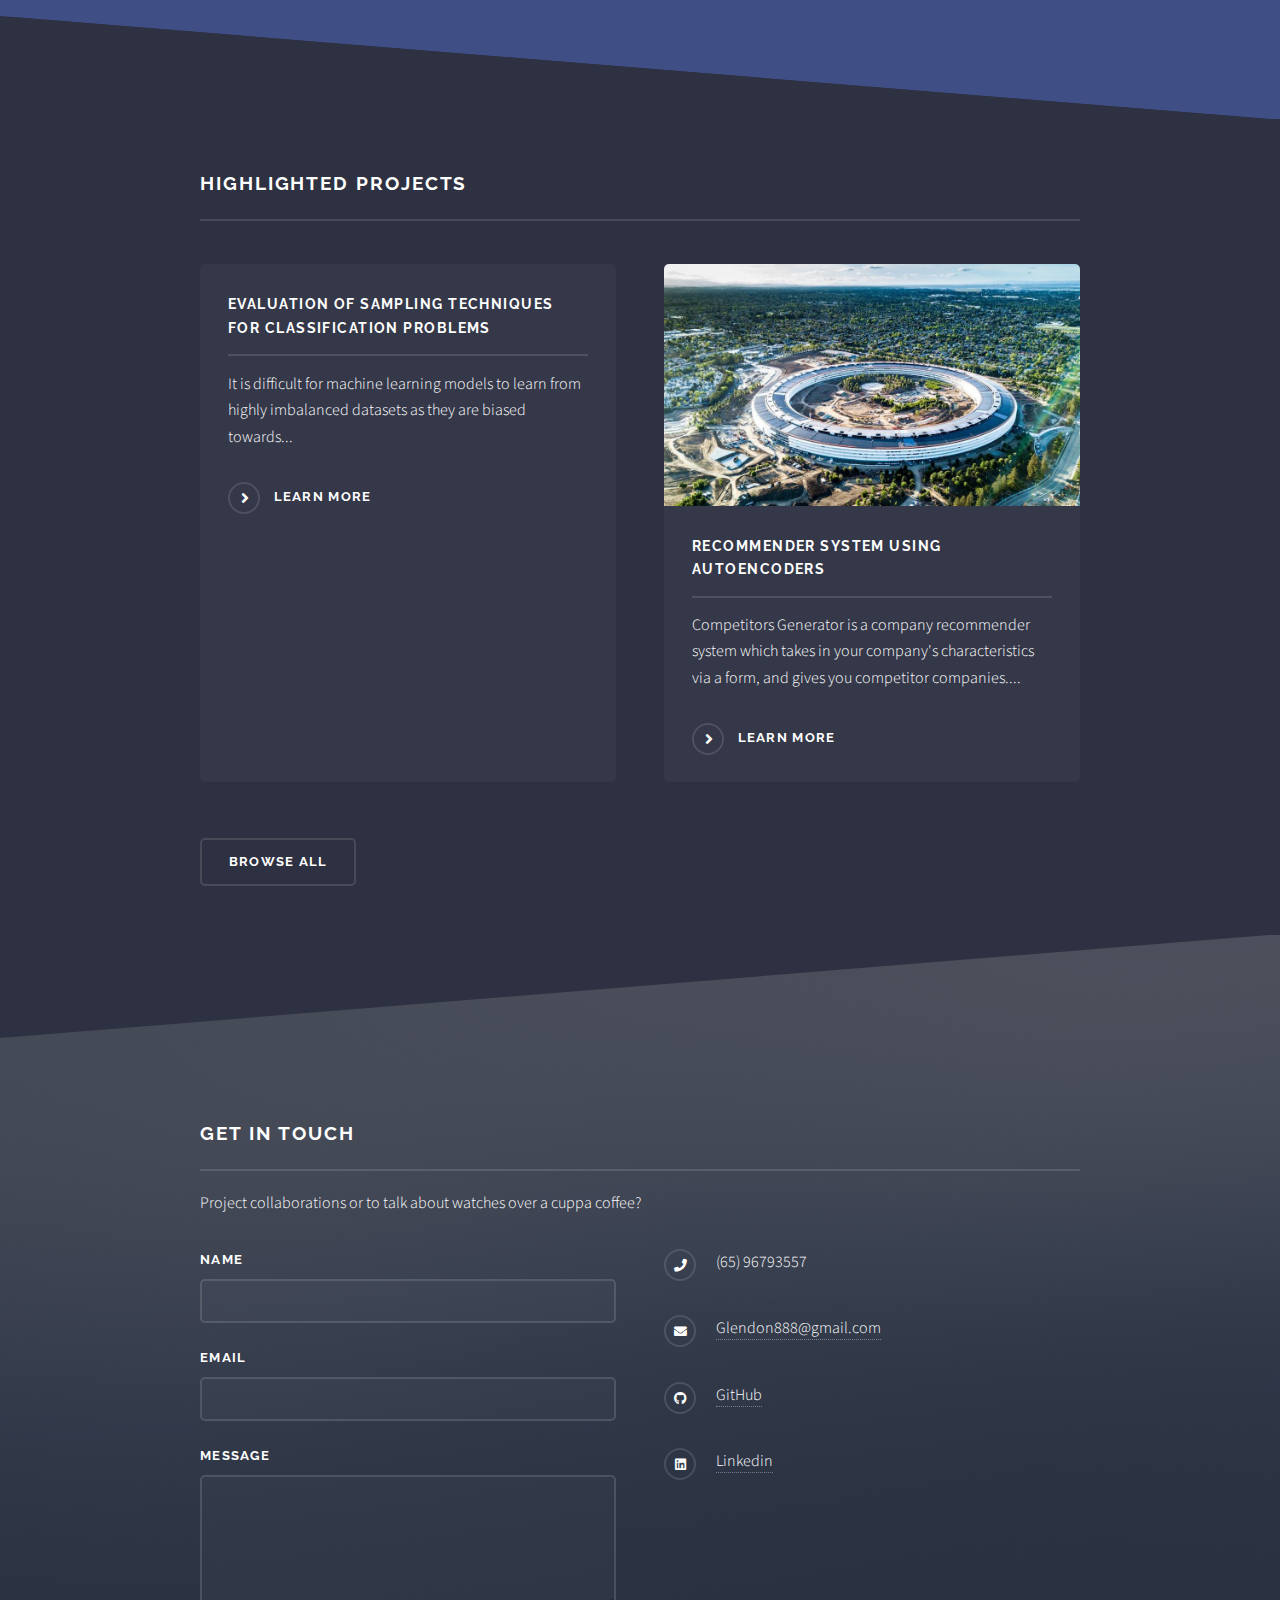
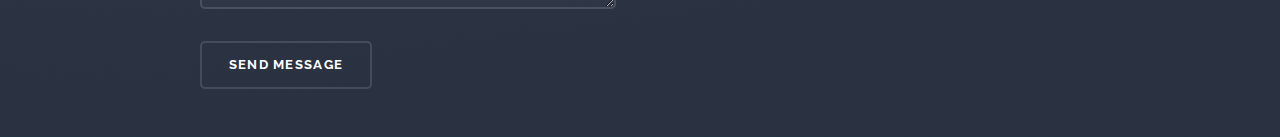
==== commit 37e65029: "Update" ====
--- a/index.html
+++ b/index.html
@@ -91,33 +91,20 @@
 							<section id="four" class="wrapper alt style1">
 								<div class="inner">
 									<h2 class="major">Highlighted Projects</h2>
-									<p>Cras mattis ante fermentum, malesuada neque vitae, eleifend erat. Phasellus non pulvinar erat. Fusce tincidunt, nisl eget mattis egestas, purus ipsum consequat orci, sit amet lobortis lorem lacus in tellus. Sed ac elementum arcu. Quisque placerat auctor laoreet.</p>
 									<section class="features">
 										<article>
-											<a href="#" class="image"><img src="images/BayesianNetworks_picture.jpeg" height=200 alt="" /></a>
-											<h3 class="major">Bayesian Networks with CausalNex</h3>
-											<p>Lorem ipsum dolor sit amet, consectetur adipiscing vehicula id nulla dignissim dapibus ultrices.</p>
-											<a href="#" class="special">Learn more</a>
-										</article>
-										<article>
-											<a href="#" class="image"><img src="images/recommender_systems.png" height=200 a alt="" /></a>
-											<h3 class="major">Recommender System using Autoencoders</h3>
-											<p>Lorem ipsum dolor sit amet, consectetur adipiscing vehicula id nulla dignissim dapibus ultrices.</p>
-											<a href="#" class="special">Learn more</a>
-										</article>
-										<article>
-											<a href="#" class="image"><img src="images/Creditcard_kaggle.jpg" height=200 alt="" /></a>
+											<a href="#" class="image"><img src="images/Creditcard_kaggle.jpg"  alt="" /></a>
 											<h3 class="major">Evaluation of Sampling Techniques for Classification Problems</h3>
 											<p>It is difficult for machine learning models to learn from highly imbalanced datasets as they are biased towards...</p>
 											<a href="https://github.com/glendont/sampling-techniques-on-imbalanced-dataset" class="special">Learn more</a>
-											
 										</article>
 										<article>
-											<a href="#" class="image"><img src="images/hdb.png" height=200 alt="" /></a>
-											<h3 class="major">HDB BTO 2</h3>
-											<p>Lorem ipsum dolor sit amet, consectetur adipiscing vehicula id nulla dignissim dapibus ultrices.</p>
-											<a href="#" class="special">Learn more</a>
+											<a href="#" class="image"><img src="images/siliconvalley.jpg" alt="https://github.com/glendont/company-recommender-system" /></a>
+											<h3 class="major">Recommender System using Autoencoders</h3>
+											<p>Competitors Generator is a company recommender system which takes in your company's characteristics via a form, and gives you competitor companies....</p>
+											<a href="https://github.com/glendont/company-recommender-system" class="special">Learn more</a>
 										</article>
+	
 									</section>
 									<ul class="actions">
 										<li><a href="https://glendont.github.io/projects_1" class="button">Browse All</a></li>
